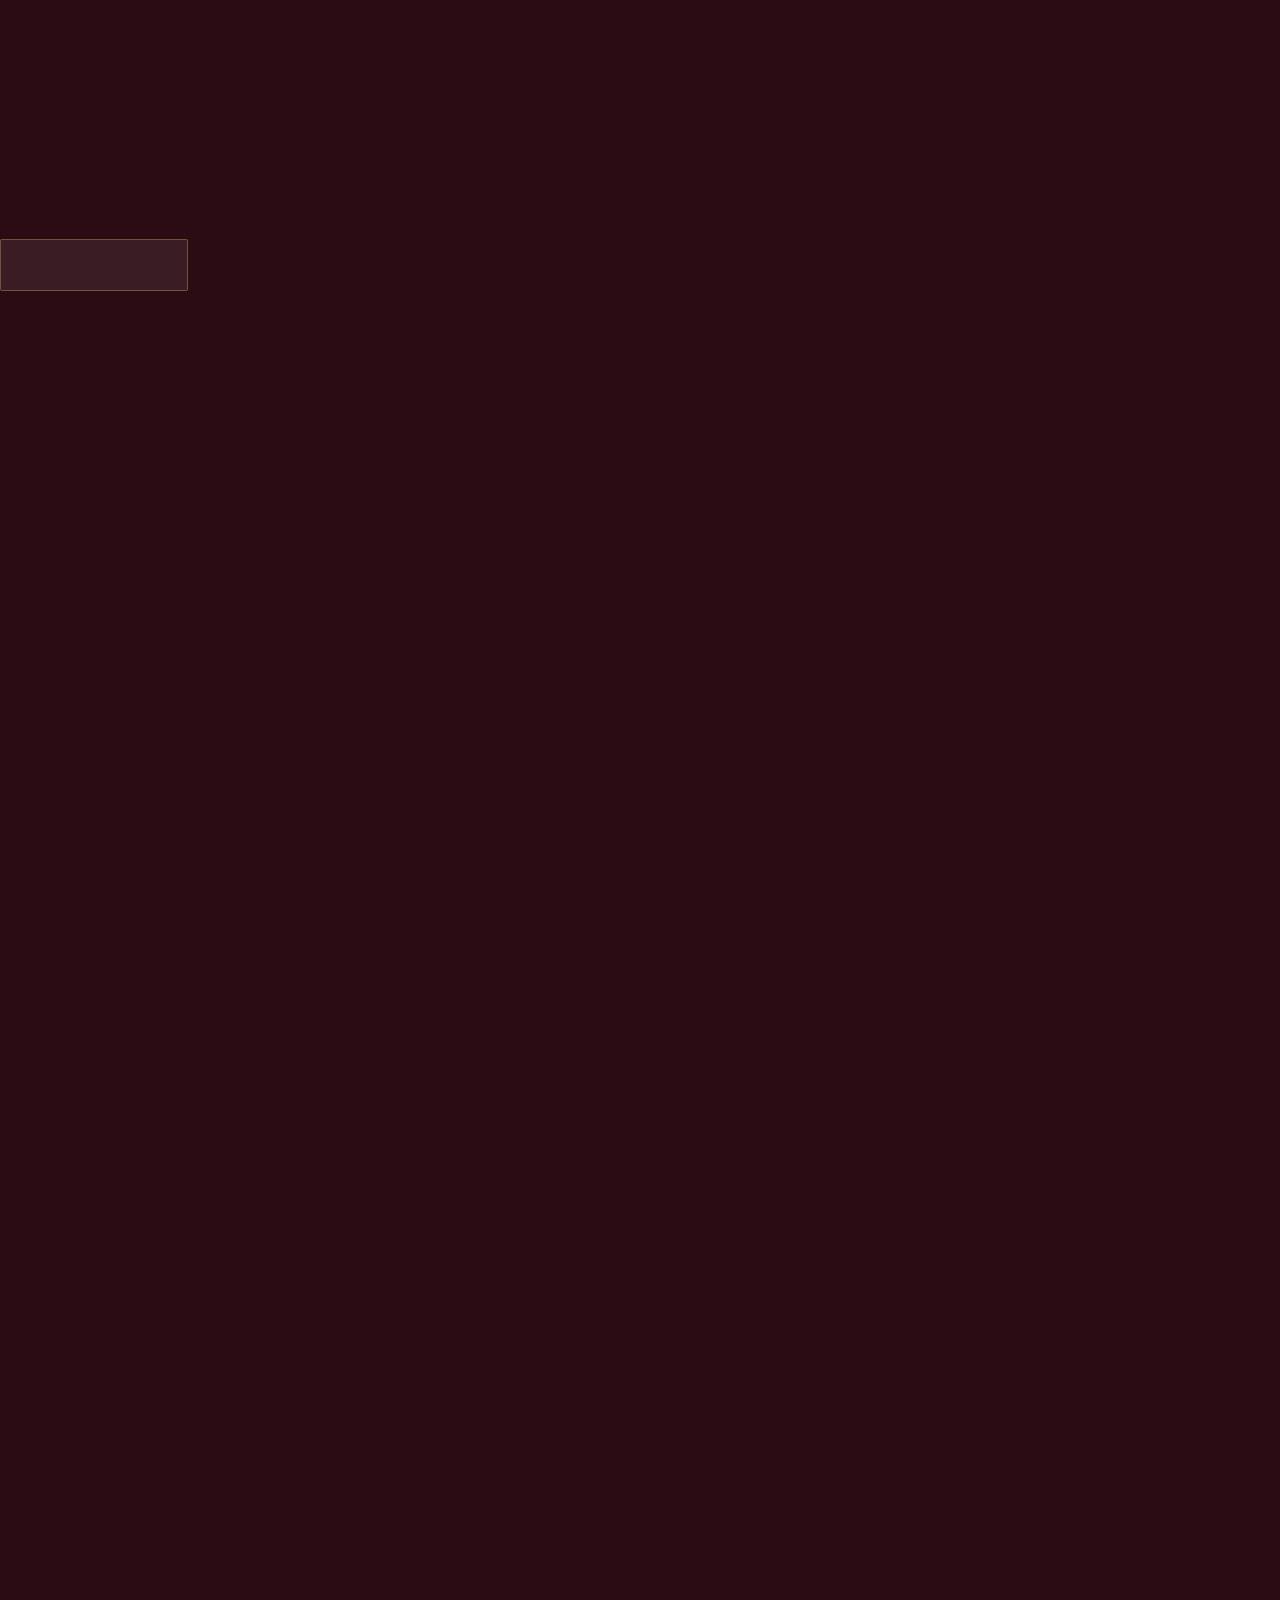
==== contact-us-ar/index.html @ b914357a "Add files via upload" ====
<!DOCTYPE html>
<html lang="ar" dir="rtl">
<head>
<meta charset="utf-8">
<meta name="viewport" content="width=device-width, initial-scale=1">
<title>مصنع الرياض المخملي | اتصل بنا | الرياض، السعودية</title>
<meta name="description" content="تواصل معنا على: info@rvf.sa، رقم الهاتف: ‎+966 11 291 9191.">
<meta name="keywords" content="riyadh velvet factory, carpet, prayer rug, upholstery, carpets, polypropylene, factory, middle east, saudi arabia, riyadh, rvf, مصنع الرياض المخملي, سجاد صلاة, سجاد خفيف">
<meta name="google-site-verification" content="kWxwWIBPkTmp_INHniXXtmmCd2P0RB9ZkoxQPCTirZA">
<link rel="canonical" href="https://www.rvf.sa/contact-us-ar">
<link rel="alternate" hreflang="en" href="https://www.rvf.sa/contact-us/">
<meta property="og:site_name" content="RiyadhVelvetFactory">
<meta property="og:title" content="مصنع الرياض المخملي | اتصل بنا | الرياض، السعودية">
<meta property="og:description" content="تواصل معنا على: info@rvf.sa، رقم الهاتف: ‎+966 11 291 9191.">
<meta property="og:type" content="website">
<meta property="og:url" content="https://www.rvf.sa/contact-us-ar">
<meta property="og:image" content="/assets/images/df22b5_0e138656352b41de8df64f8e6e3fad81mv2-b0cf0ebf.png">
<meta name="twitter:card" content="summary_large_image">
<link rel="icon" type="image/png" href="/assets/images/df22b5_0e138656352b41de8df64f8e6e3fad81mv2-b0cf0ebf.png">
<link rel="preconnect" href="https://fonts.googleapis.com">
<link rel="preconnect" href="https://fonts.gstatic.com" crossorigin>
<link href="https://fonts.googleapis.com/css2?family=Cormorant+Garamond:wght@500;600;700&family=Tajawal:wght@400;500;700&family=Amiri:wght@400;700&display=swap" rel="stylesheet">
<link rel="stylesheet" href="/assets/style.css">
</head>
<body class="lang-ar">
<div class="bg" aria-hidden="true"><video autoplay muted loop playsinline preload="auto" poster="/assets/images/df22b5_d9a7fc6f92a448ae9f3e040a54af9975f000-4b13fd7e.jpg"><source src="/assets/videos/df22b5_d9a7fc6f92a448ae9f3e040a54af9975.mp4" type="video/mp4"></video></div>
<a class="skip" href="#main">انتقل إلى المحتوى</a>
<header class="site-header">
  <div class="bar">
    <a class="brand" href="/home-ar/"><img src="/assets/images/df22b5_0e138656352b41de8df64f8e6e3fad81mv2-b0cf0ebf.png" alt="مصنع الرياض المخملي" width="120" height="50"></a>
    <button class="menu-btn" aria-expanded="false" aria-controls="nav">القائمة</button>
    <nav id="nav" aria-label="Main">
      <ul><li><a href="/home-ar/">الرئيسية</a></li><li><a href="/rvfstory-ar/">قصتنا</a></li><li><a href="/products-ar/">منتجاتنا</a></li><li><a href="/contact-us-ar/" aria-current="page">اتصل بنا</a></li></ul>
      <a class="lang" href="/contact-us/" lang="en">English</a>
      <div class="social">
        <a href="https://twitter.com/rvfksa" aria-label="RVF on X / Twitter"><svg viewBox="0 0 24 24" aria-hidden="true"><path d="M18.9 2H22l-6.8 7.8L23 22h-6.2l-4.8-6.3L6.4 22H3.3l7.3-8.3L1 2h6.3l4.4 5.8L18.9 2Zm-1.1 18h1.7L6.3 3.9H4.5L17.8 20Z"/></svg></a>
        <a href="https://www.instagram.com/rvfksa/" aria-label="RVF on Instagram"><svg viewBox="0 0 24 24" aria-hidden="true"><path d="M12 2.2c3.2 0 3.6 0 4.8.1 3.3.1 4.8 1.7 4.9 4.9.1 1.3.1 1.6.1 4.8s0 3.6-.1 4.8c-.1 3.2-1.7 4.8-4.9 4.9-1.3.1-1.6.1-4.8.1s-3.6 0-4.8-.1c-3.3-.1-4.8-1.7-4.9-4.9C2.2 15.6 2.2 15.2 2.2 12s0-3.6.1-4.8C2.4 3.9 3.9 2.4 7.2 2.3 8.4 2.2 8.8 2.2 12 2.2ZM12 0C8.7 0 8.3 0 7.1.1 2.7.3.3 2.7.1 7.1 0 8.3 0 8.7 0 12s0 3.7.1 4.9c.2 4.4 2.6 6.8 7 7C8.3 24 8.7 24 12 24s3.7 0 4.9-.1c4.4-.2 6.8-2.6 7-7 .1-1.2.1-1.6.1-4.9s0-3.7-.1-4.9c-.2-4.4-2.6-6.8-7-7C15.7 0 15.3 0 12 0Zm0 5.8a6.2 6.2 0 1 0 0 12.4 6.2 6.2 0 0 0 0-12.4ZM12 16a4 4 0 1 1 0-8 4 4 0 0 1 0 8Zm6.4-11.8a1.4 1.4 0 1 0 0 2.9 1.4 1.4 0 0 0 0-2.9Z"/></svg></a>
      </div>
    </nav>
  </div>
</header>
<main id="main">
<section class="panel contact">
  <h1>اتصل بنا</h1>
  <div class="contact-grid">
    <div>
      <address>مخرج ١٥، طريق الخرج الجديد<br>المدينة الصناعية الثانية<br>الرياض، المملكة العربية السعودية<br>
        <a href="mailto:info@rvf.sa">info@rvf.sa</a><br>
        <a href="tel:+966112919191" dir="ltr">&lrm;+966 11 291 9191&lrm;</a></address>
      <h2>ساعات العمل</h2>
      <p>من السبت إلى الخميس<br>من ٦ صباحاً حتى ٦ مساءً</p>
      <p>لأي استفسار، يرجى التواصل معنا عبر تعبئة النموذج أدناه أو مراسلتنا على <a href="mailto:info@rvf.sa?subject=RVF%20Enquiry">info@rvf.sa</a></p>
    </div>
    <form class="form" action="https://formsubmit.co/info@rvf.sa" method="POST">
      <h2>الاستفسارات / الملاحظات</h2>
      <p class="sent" role="status" hidden>شكراً لتواصلك مع مصنع الرياض المخملي. سيتواصل معك فريق خدمة العملاء قريباً.</p>
      <input type="hidden" name="_subject" value="RVF website enquiry">
      <input type="hidden" name="_template" value="table">
      <input type="hidden" name="_next" value="https://www.rvf.sa/contact-us-ar/?sent=1">
      <input type="text" name="_honey" class="hp" tabindex="-1" autocomplete="off">
      <label>الاسم<input name="name" required autocomplete="name"></label>
      <label>البريد الإلكتروني<input type="email" name="email" required autocomplete="email"></label>
      <label>رقم الجوال (اختياري)<input type="tel" name="phone" autocomplete="tel"></label>
      <label>الموضوع<input name="subject"></label>
      <label>الرسالة<textarea name="message" rows="5" required></textarea></label>
      <button class="btn" type="submit">إرسال الاستفسار</button>
    </form>
  </div>
  <div class="map"><iframe title="مصنع الرياض المخملي" loading="lazy" src="https://maps.google.com/maps?q=Riyadh%20Velvet%20Factory%2C%20Second%20Industrial%20City%2C%20Riyadh&output=embed"></iframe></div>
</section>
</main>
<footer class="site-footer">
  <div class="foot-grid">
    <div>
      <img class="foot-logo" src="/assets/images/df22b5_0e138656352b41de8df64f8e6e3fad81mv2-b0cf0ebf.png" alt="مصنع الرياض المخملي" width="160" height="66">
      <address>مخرج ١٥، طريق الخرج الجديد<br>المدينة الصناعية الثانية<br>الرياض، المملكة العربية السعودية<br>
        <a href="mailto:info@rvf.sa">info@rvf.sa</a><br>
        <a href="tel:+966112919191" dir="ltr">&lrm;+966 11 291 9191&lrm;</a></address>
    </div>
    <div>
      <h2>روابط سريعة</h2>
      <ul>
        <li><a href="/home-ar/">الرئيسية</a></li>
        <li><a href="/rvfstory-ar/">قصتنا</a></li>
        <li><a href="/products-ar/">منتجاتنا</a></li>
        <li><a href="mailto:info@rvf.sa?subject=Careers">التوظيف</a></li>
      </ul>
    </div>
    <div>
      <ul class="foot-more">
        <li><a href="/contact-us-ar/">تواصل معنا</a></li>
        <li><a href="/privacy-policy/">سياسة الخصوصية (إنجليزية)</a></li>
        <li><a href="/terms-of-service/">سياسة الاستخدام (إنجليزية)</a></li>
      </ul>
      <div class="social big">
        <a href="https://twitter.com/rvfksa" aria-label="RVF on X / Twitter"><svg viewBox="0 0 24 24" aria-hidden="true"><path d="M18.9 2H22l-6.8 7.8L23 22h-6.2l-4.8-6.3L6.4 22H3.3l7.3-8.3L1 2h6.3l4.4 5.8L18.9 2Zm-1.1 18h1.7L6.3 3.9H4.5L17.8 20Z"/></svg></a>
        <a href="https://www.instagram.com/rvfksa/" aria-label="RVF on Instagram"><svg viewBox="0 0 24 24" aria-hidden="true"><path d="M12 2.2c3.2 0 3.6 0 4.8.1 3.3.1 4.8 1.7 4.9 4.9.1 1.3.1 1.6.1 4.8s0 3.6-.1 4.8c-.1 3.2-1.7 4.8-4.9 4.9-1.3.1-1.6.1-4.8.1s-3.6 0-4.8-.1c-3.3-.1-4.8-1.7-4.9-4.9C2.2 15.6 2.2 15.2 2.2 12s0-3.6.1-4.8C2.4 3.9 3.9 2.4 7.2 2.3 8.4 2.2 8.8 2.2 12 2.2ZM12 0C8.7 0 8.3 0 7.1.1 2.7.3.3 2.7.1 7.1 0 8.3 0 8.7 0 12s0 3.7.1 4.9c.2 4.4 2.6 6.8 7 7C8.3 24 8.7 24 12 24s3.7 0 4.9-.1c4.4-.2 6.8-2.6 7-7 .1-1.2.1-1.6.1-4.9s0-3.7-.1-4.9c-.2-4.4-2.6-6.8-7-7C15.7 0 15.3 0 12 0Zm0 5.8a6.2 6.2 0 1 0 0 12.4 6.2 6.2 0 0 0 0-12.4ZM12 16a4 4 0 1 1 0-8 4 4 0 0 1 0 8Zm6.4-11.8a1.4 1.4 0 1 0 0 2.9 1.4 1.4 0 0 0 0-2.9Z"/></svg></a>
      </div>
    </div>
  </div>
  <p class="copy">© 2018–<span class="yr">2026</span> مصنع الرياض المخملي. جميع الحقوق محفوظة.</p>
</footer>
<script src="/assets/site.js" defer></script>
</body>
</html>
---- assets/style.css ----
:root{
  --ink:#f5ede0; --muted:#d9ccb6; --gold:#c9a45c; --gold-soft:rgba(201,164,92,.4);
  --velvet:#2b0b14; --panel:rgba(30,9,15,.82); --field:rgba(255,255,255,.07);
  --en:"Tajawal",system-ui,-apple-system,"Segoe UI",Arial,sans-serif;
  --display:"Cormorant Garamond",Georgia,"Times New Roman",serif;
  --ar-display:"Amiri","Traditional Arabic",serif;
}
*,*::before,*::after{box-sizing:border-box}
html{scroll-behavior:smooth}
body{margin:0;color:var(--ink);font:400 1.05rem/1.7 var(--en);background:var(--velvet);min-height:100vh;display:flex;flex-direction:column}
.bg{position:fixed;inset:0;z-index:-1;overflow:hidden;background:var(--velvet)}
.bg video{width:100%;height:100%;object-fit:cover}
.yt-bg{position:absolute;top:50%;left:50%;width:100vw;height:56.25vw;min-height:100vh;min-width:177.78vh;transform:translate(-50%,-50%);border:0;pointer-events:none;opacity:0;transition:opacity 1s}
.yt-bg.ready{opacity:1}
.bg::after{content:"";position:absolute;inset:0;background:linear-gradient(180deg,rgba(20,5,10,.55),rgba(20,5,10,.8))}
video.wide{width:100%;border-radius:2px;margin-bottom:1.5rem;display:block}
img{max-width:100%;height:auto;display:block}
a{color:var(--gold)}
a:hover{color:#e6c888}
:focus-visible{outline:2px solid var(--gold);outline-offset:3px}
h1,h2{font-family:var(--display);font-weight:600;line-height:1.15;margin:0 0 .5em}
.lang-ar h1,.lang-ar h2{font-family:var(--ar-display);font-weight:700}
h1{font-size:clamp(2rem,4.5vw,3.2rem)} h2{font-size:clamp(1.4rem,3vw,2rem)}
address{font-style:normal}
.skip{position:absolute;top:-60px;inset-inline-start:1rem;background:var(--gold);color:#000;padding:.5rem 1rem;z-index:10}
.skip:focus{top:0}
[dir=ltr]{unicode-bidi:isolate;display:inline-block}
html,body{overflow-x:hidden}

/* header */
.site-header{position:sticky;top:0;z-index:5;background:rgba(22,6,11,.88);backdrop-filter:blur(6px);border-bottom:1px solid var(--gold-soft)}
.bar{max-width:1180px;margin:auto;display:flex;align-items:center;gap:1rem;padding:.6rem 1.25rem}
.brand img{width:110px}
nav{display:flex;align-items:center;gap:1.5rem;margin-inline-start:auto}
nav ul{list-style:none;display:flex;gap:1.4rem;margin:0;padding:0}
nav ul a{color:var(--ink);text-decoration:none;padding:.3rem 0;border-bottom:2px solid transparent}
nav ul a:hover,nav ul a[aria-current]{border-color:var(--gold);color:var(--ink)}
.lang{border:1px solid var(--gold);border-radius:999px;padding:.15rem .9rem;text-decoration:none}
.social{display:flex;gap:.6rem}
.social a{display:grid;place-items:center;width:30px;height:30px;color:var(--ink)}
.social svg{width:18px;height:18px;fill:currentColor}
.social a:hover{color:var(--gold)}
.menu-btn{display:none;margin-inline-start:auto;background:none;border:1px solid var(--gold);color:var(--ink);border-radius:6px;padding:.35rem .8rem;font:inherit}

/* layout */
main{flex:1;width:100%;max-width:1180px;margin:0 auto;padding:2.5rem 1.25rem 3rem}
.panel{background:var(--panel);border:1px solid var(--gold-soft);border-radius:4px;padding:clamp(1.5rem,4vw,3rem);margin-bottom:2rem}
.center{text-align:center}
.lead{font-size:1.2rem;color:var(--muted);max-width:60ch;margin-inline:auto}
.wide{width:100%;border-radius:2px;margin-bottom:1.5rem}
.btn{display:inline-block;background:var(--gold);color:#1d0a0f;border:1px solid var(--gold);padding:.65rem 1.5rem;border-radius:2px;font:700 1rem var(--en);text-decoration:none;cursor:pointer}
.btn:hover{background:#dcbb77;color:#1d0a0f}
.btn.ghost{background:transparent;color:var(--ink)}
.btn.ghost:hover{background:rgba(201,164,92,.15)}
.btn.small{padding:.45rem 1.1rem;font-size:.95rem}

/* home */
.hero{min-height:calc(100vh - 220px);display:flex;flex-direction:column;align-items:center;justify-content:center;text-align:center;gap:1rem}
.hero-logo img{width:min(520px,85vw);filter:drop-shadow(0 6px 24px rgba(0,0,0,.5))}
.hero h1{font-size:clamp(1.8rem,4vw,2.8rem)}
.hero h1 span{display:block;font-family:var(--ar-display);font-size:.85em;color:var(--gold)}
.lang-ar .hero h1 span{font-family:var(--display)}
.tag{max-width:58ch;color:var(--muted);margin:0}
.hero-actions{display:flex;gap:.8rem;flex-wrap:wrap;justify-content:center;margin:.5rem 0}
.hero-contact{color:var(--muted);font-size:.98rem}

/* story */
.story-intro{text-align:center}
.story-logo{width:min(420px,80%);margin:0 auto 1rem}
.split{display:grid;grid-template-columns:minmax(0,340px) 1fr;gap:2.5rem;align-items:center;text-align:start;margin-top:1.5rem}
.key{margin:auto}
video.key{max-width:100%;height:auto;display:block}
video.wide{height:auto}
.quote-block p{font-size:1.2rem;margin:.3em 0}
blockquote{font-family:var(--display);font-size:clamp(2rem,5vw,3.4rem);line-height:1.1;color:var(--gold);margin:.3em 0}
.lang-ar blockquote{font-family:var(--ar-display)}
.rugs{font-family:var(--display);font-size:1.6rem!important;border-top:1px solid var(--gold-soft);padding-top:.6rem;margin-top:1rem!important}
.lang-ar .rugs{font-family:var(--ar-display)}
.timeline{list-style:none;padding:0;margin:0;display:grid;grid-template-columns:1fr 1fr;gap:1.5rem}
.timeline li{border-inline-start:3px solid var(--gold);padding-inline-start:1rem;display:flex;flex-direction:column}
.yr-label{font-family:var(--display);font-size:1.8rem;color:var(--gold)}
.lang-ar .yr-label{font-family:var(--ar-display)}
.display{text-align:center;font-size:clamp(1.8rem,4vw,2.8rem)}
.display small{font-size:.6em;color:var(--gold)}
.panel p.lead{text-align:center}
.exp{position:relative;overflow:hidden;padding-block:4.5rem;isolation:isolate}
.exp-video{position:absolute;inset:0;width:100%;height:100%;object-fit:cover;z-index:-2}
.exp::before{content:"";position:absolute;inset:0;background:rgba(30,9,15,.72);z-index:-1}
.photo-row{display:grid;grid-template-columns:repeat(4,1fr);gap:1rem;margin:1.5rem 0}
.photo-row figure{margin:0}
.photo-row img{width:100%;aspect-ratio:2/3;object-fit:cover}
.photo-row figcaption{text-align:center;font-size:.95rem;color:var(--muted);margin-top:.4rem}

/* products */
.product-grid{display:grid;grid-template-columns:repeat(4,1fr);gap:1.25rem;margin-top:1.5rem}
.product{border:1px solid var(--gold-soft);padding:1.5rem 1rem;text-align:center;display:flex;flex-direction:column;align-items:center;gap:.8rem;background:rgba(0,0,0,.18)}
.product .icon{height:140px;display:grid;place-items:center}
.product .icon img{max-height:130px;width:auto}
.product h2{font-size:1.5rem;margin:0;flex:1}
dialog.gallery{max-width:min(900px,94vw);width:100%;background:#1e0910;color:var(--ink);border:1px solid var(--gold);padding:1rem;border-radius:4px}
dialog.gallery::backdrop{background:rgba(0,0,0,.8)}
.g-head,.g-nav{display:flex;justify-content:space-between;align-items:center;gap:1rem}
.g-head h2{margin:0}
.g-img{max-height:70vh;margin:1rem auto;width:auto}
dialog button{background:none;border:1px solid var(--gold);color:var(--ink);padding:.35rem .9rem;font:inherit;cursor:pointer;border-radius:2px}
dialog button:disabled{opacity:.35;cursor:default}

/* contact */
.contact-grid{display:grid;grid-template-columns:1fr 1.2fr;gap:2.5rem}
.contact address{font-size:1.1rem;margin-bottom:1.5rem}
.form{display:flex;flex-direction:column;gap:.9rem}
.form label{display:flex;flex-direction:column;gap:.3rem;font-weight:500}
.form input,.form textarea{background:var(--field);border:1px solid var(--gold-soft);color:var(--ink);padding:.65rem .8rem;font:inherit;border-radius:2px}
.form input:focus,.form textarea:focus{border-color:var(--gold);outline:none}
.form .btn{align-self:flex-start}
.hp{position:absolute;left:-9999px}
.sent{background:rgba(201,164,92,.18);border:1px solid var(--gold);padding:.8rem 1rem;margin:0}
.map{margin-top:2rem;border:1px solid var(--gold-soft)}
.map iframe{display:block;width:100%;height:360px;border:0}
.prose{max-width:820px;margin-inline:auto}

/* footer */
.site-footer{background:rgba(18,5,9,.94);border-top:1px solid var(--gold-soft);padding:2.5rem 1.25rem 1.5rem}
.foot-grid{max-width:1180px;margin:auto;display:grid;grid-template-columns:1.3fr 1fr 1fr;gap:2rem}
.foot-logo{width:150px;margin-bottom:.8rem}
.site-footer h2{font-family:var(--en);font-size:1rem;font-weight:700;color:var(--gold);margin-bottom:.6rem}
.site-footer ul{list-style:none;margin:0;padding:0;display:grid;gap:.35rem}
.site-footer ul a{color:var(--ink);text-decoration:none}
.site-footer ul a:hover{color:var(--gold)}
.social.big{margin-top:1rem}
.social.big a{width:40px;height:40px;border:1px solid var(--gold-soft);border-radius:50%}
.copy{max-width:1180px;margin:2rem auto 0;text-align:center;color:var(--muted);font-size:.9rem;border-top:1px solid rgba(201,164,92,.2);padding-top:1rem}

@media (max-width:900px){
  .menu-btn{display:block}
  nav{display:none;position:absolute;top:100%;inset-inline:0;background:rgba(22,6,11,.97);flex-direction:column;align-items:flex-start;padding:1rem 1.25rem 1.5rem;gap:1rem;border-bottom:1px solid var(--gold-soft)}
  nav.open{display:flex}
  nav ul{flex-direction:column;gap:.8rem}
  .product-grid,.photo-row{grid-template-columns:repeat(2,1fr)}
  .contact-grid,.split,.foot-grid{grid-template-columns:1fr}
}
@media (max-width:520px){
  .product-grid,.timeline{grid-template-columns:1fr}
}
@media (prefers-reduced-motion:reduce){html{scroll-behavior:auto}}
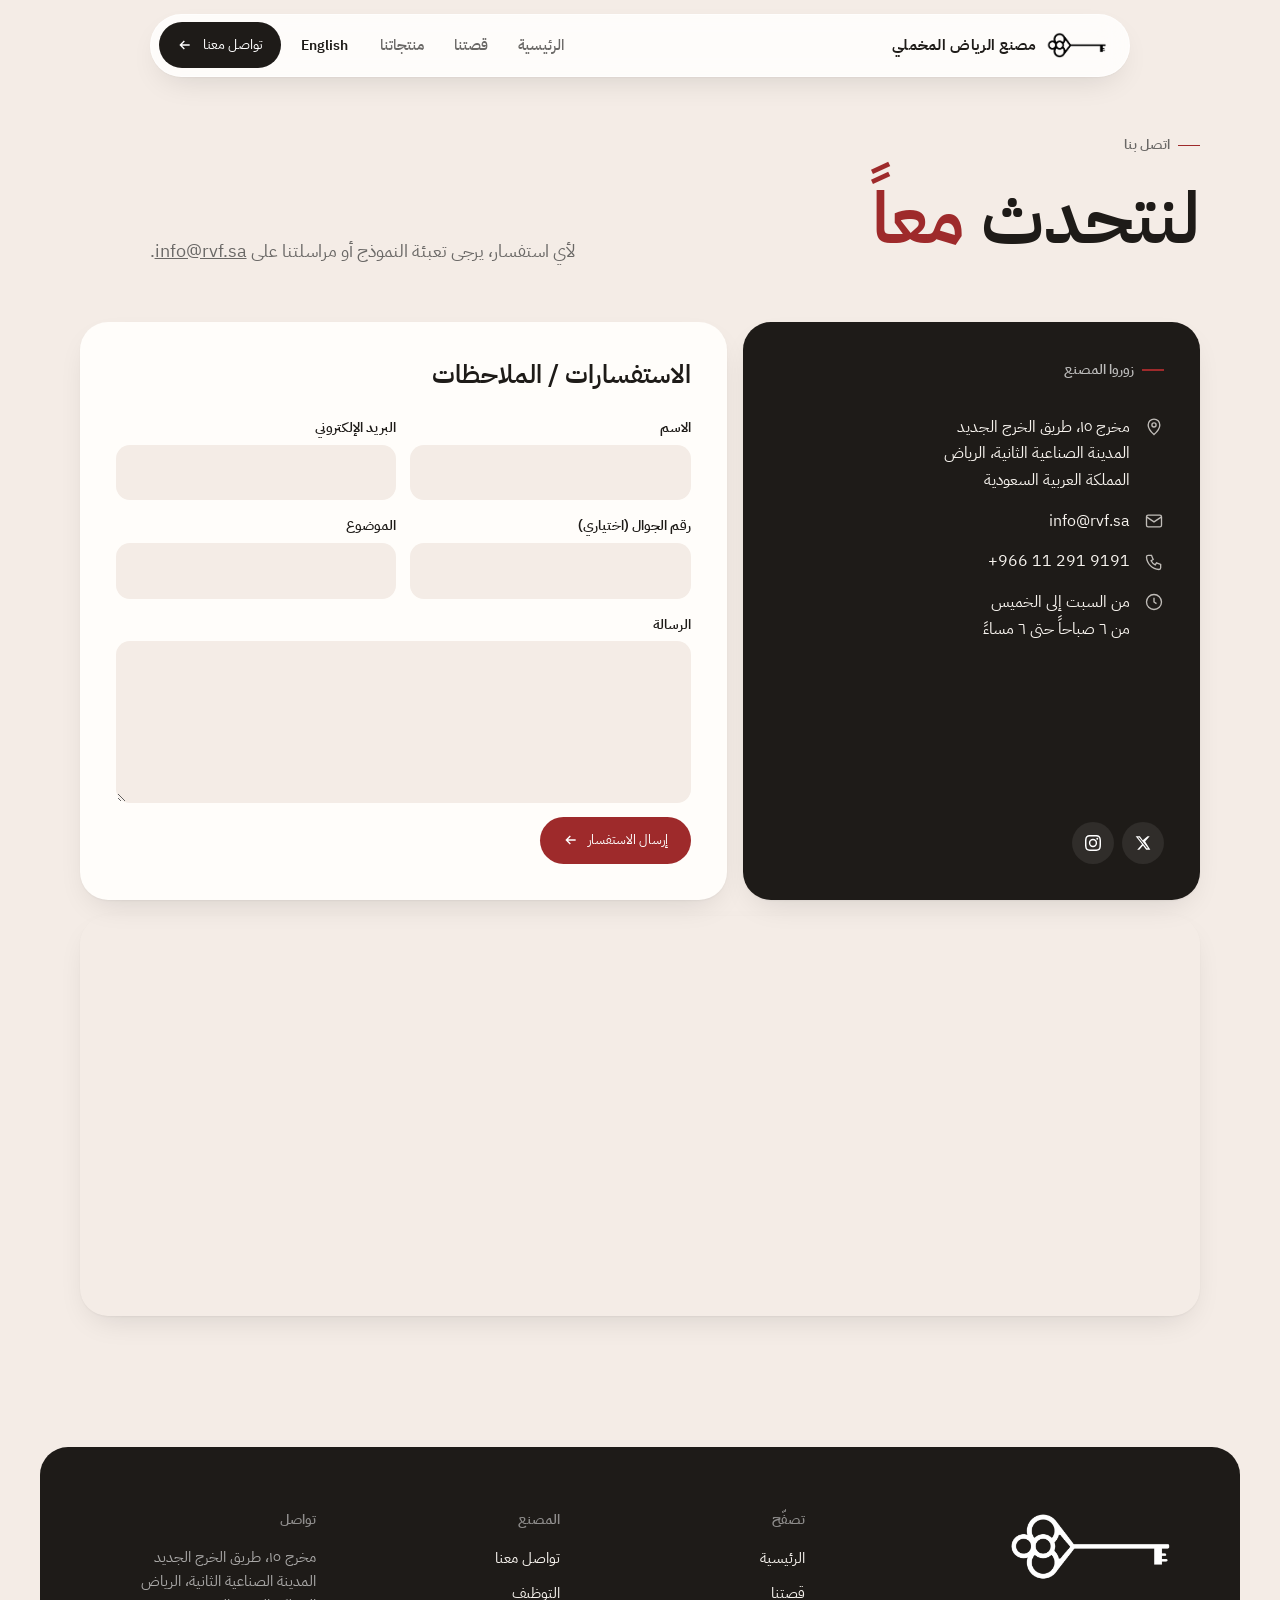
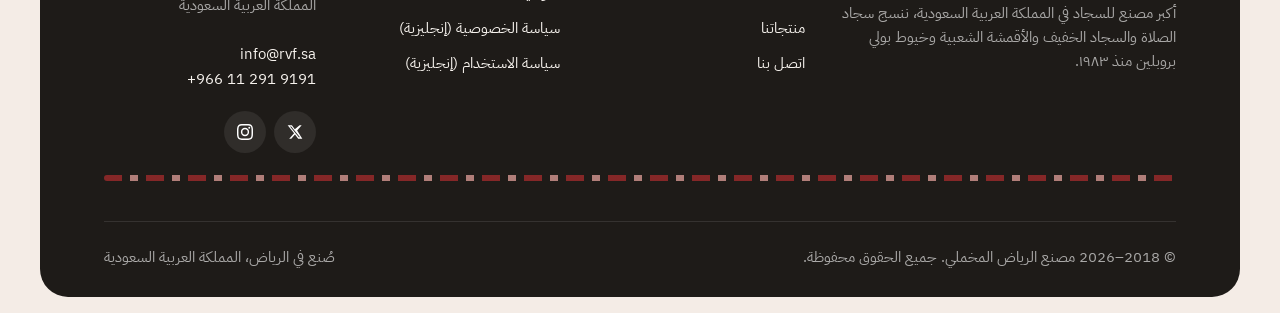
==== commit 5cc05e42: "Redesign site: light, minimal card layout with video overlays - New design: floating pill nav, round" ====
--- a/contact-us-ar/index.html
+++ b/contact-us-ar/index.html
@@ -14,92 +14,103 @@
 <meta property="og:description" content="تواصل معنا على: info@rvf.sa، رقم الهاتف: ‎+966 11 291 9191.">
 <meta property="og:type" content="website">
 <meta property="og:url" content="https://www.rvf.sa/contact-us-ar">
-<meta property="og:image" content="/assets/images/df22b5_0e138656352b41de8df64f8e6e3fad81mv2-b0cf0ebf.png">
+<meta property="og:image" content="https://www.rvf.sa/assets/images/df22b5_0e138656352b41de8df64f8e6e3fad81mv2-b0cf0ebf.png">
 <meta name="twitter:card" content="summary_large_image">
-<link rel="icon" type="image/png" href="/assets/images/df22b5_0e138656352b41de8df64f8e6e3fad81mv2-b0cf0ebf.png">
+<link rel="icon" type="image/png" href="../assets/images/df22b5_0e138656352b41de8df64f8e6e3fad81mv2-b0cf0ebf.png">
 <link rel="preconnect" href="https://fonts.googleapis.com">
 <link rel="preconnect" href="https://fonts.gstatic.com" crossorigin>
-<link href="https://fonts.googleapis.com/css2?family=Cormorant+Garamond:wght@500;600;700&family=Tajawal:wght@400;500;700&family=Amiri:wght@400;700&display=swap" rel="stylesheet">
-<link rel="stylesheet" href="/assets/style.css">
+<link href="https://fonts.googleapis.com/css2?family=Manrope:wght@300;400;500;600;700&family=IBM+Plex+Sans+Arabic:wght@300;400;500;600;700&display=swap" rel="stylesheet">
+<link rel="stylesheet" href="../assets/style.css">
+<meta name="theme-color" content="#1e1b18">
 </head>
 <body class="lang-ar">
-<div class="bg" aria-hidden="true"><video autoplay muted loop playsinline preload="auto" poster="/assets/images/df22b5_d9a7fc6f92a448ae9f3e040a54af9975f000-4b13fd7e.jpg"><source src="/assets/videos/df22b5_d9a7fc6f92a448ae9f3e040a54af9975.mp4" type="video/mp4"></video></div>
 <a class="skip" href="#main">انتقل إلى المحتوى</a>
 <header class="site-header">
   <div class="bar">
-    <a class="brand" href="/home-ar/"><img src="/assets/images/df22b5_0e138656352b41de8df64f8e6e3fad81mv2-b0cf0ebf.png" alt="مصنع الرياض المخملي" width="120" height="50"></a>
-    <button class="menu-btn" aria-expanded="false" aria-controls="nav">القائمة</button>
+    <a class="brand" href="../home-ar/"><img class="logo-ink" src="../assets/images/df22b5_0e138656352b41de8df64f8e6e3fad81mv2-b0cf0ebf.png" alt="" width="62" height="26"><span>مصنع الرياض المخملي</span></a>
+    <button class="menu-btn" aria-expanded="false" aria-controls="nav" aria-label="القائمة"><span></span></button>
     <nav id="nav" aria-label="Main">
-      <ul><li><a href="/home-ar/">الرئيسية</a></li><li><a href="/rvfstory-ar/">قصتنا</a></li><li><a href="/products-ar/">منتجاتنا</a></li><li><a href="/contact-us-ar/" aria-current="page">اتصل بنا</a></li></ul>
-      <a class="lang" href="/contact-us/" lang="en">English</a>
-      <div class="social">
-        <a href="https://twitter.com/rvfksa" aria-label="RVF on X / Twitter"><svg viewBox="0 0 24 24" aria-hidden="true"><path d="M18.9 2H22l-6.8 7.8L23 22h-6.2l-4.8-6.3L6.4 22H3.3l7.3-8.3L1 2h6.3l4.4 5.8L18.9 2Zm-1.1 18h1.7L6.3 3.9H4.5L17.8 20Z"/></svg></a>
-        <a href="https://www.instagram.com/rvfksa/" aria-label="RVF on Instagram"><svg viewBox="0 0 24 24" aria-hidden="true"><path d="M12 2.2c3.2 0 3.6 0 4.8.1 3.3.1 4.8 1.7 4.9 4.9.1 1.3.1 1.6.1 4.8s0 3.6-.1 4.8c-.1 3.2-1.7 4.8-4.9 4.9-1.3.1-1.6.1-4.8.1s-3.6 0-4.8-.1c-3.3-.1-4.8-1.7-4.9-4.9C2.2 15.6 2.2 15.2 2.2 12s0-3.6.1-4.8C2.4 3.9 3.9 2.4 7.2 2.3 8.4 2.2 8.8 2.2 12 2.2ZM12 0C8.7 0 8.3 0 7.1.1 2.7.3.3 2.7.1 7.1 0 8.3 0 8.7 0 12s0 3.7.1 4.9c.2 4.4 2.6 6.8 7 7C8.3 24 8.7 24 12 24s3.7 0 4.9-.1c4.4-.2 6.8-2.6 7-7 .1-1.2.1-1.6.1-4.9s0-3.7-.1-4.9c-.2-4.4-2.6-6.8-7-7C15.7 0 15.3 0 12 0Zm0 5.8a6.2 6.2 0 1 0 0 12.4 6.2 6.2 0 0 0 0-12.4ZM12 16a4 4 0 1 1 0-8 4 4 0 0 1 0 8Zm6.4-11.8a1.4 1.4 0 1 0 0 2.9 1.4 1.4 0 0 0 0-2.9Z"/></svg></a>
-      </div>
+      <ul><li><a href="../home-ar/">الرئيسية</a></li><li><a href="../rvfstory-ar/">قصتنا</a></li><li><a href="../products-ar/">منتجاتنا</a></li></ul>
+      <a class="lang" href="../contact-us/" lang="en">English</a>
+      <a class="btn nav-cta" href="../contact-us-ar/" aria-current="page">تواصل معنا <svg class="arr" width="16" height="16" viewBox="0 0 24 24" fill="none" stroke="currentColor" stroke-width="2" aria-hidden="true"><path d="M5 12h14M13 6l6 6-6 6"/></svg></a>
     </nav>
   </div>
 </header>
 <main id="main">
-<section class="panel contact">
-  <h1>اتصل بنا</h1>
-  <div class="contact-grid">
-    <div>
-      <address>مخرج ١٥، طريق الخرج الجديد<br>المدينة الصناعية الثانية<br>الرياض، المملكة العربية السعودية<br>
-        <a href="mailto:info@rvf.sa">info@rvf.sa</a><br>
-        <a href="tel:+966112919191" dir="ltr">&lrm;+966 11 291 9191&lrm;</a></address>
-      <h2>ساعات العمل</h2>
-      <p>من السبت إلى الخميس<br>من ٦ صباحاً حتى ٦ مساءً</p>
-      <p>لأي استفسار، يرجى التواصل معنا عبر تعبئة النموذج أدناه أو مراسلتنا على <a href="mailto:info@rvf.sa?subject=RVF%20Enquiry">info@rvf.sa</a></p>
+<section class="page-hero">
+  <div class="page-hero-card reveal">
+    <div><span class="eyebrow">اتصل بنا</span><h1>لنتحدث <em class="hl">معاً</em></h1></div>
+    <p class="lead">لأي استفسار، يرجى تعبئة النموذج أو مراسلتنا على <a href="mailto:info@rvf.sa?subject=RVF%20Enquiry">info@rvf.sa</a>.</p>
+  </div>
+</section>
+
+<section class="section" style="padding-top:clamp(32px,5vw,56px)">
+  <div class="wrap">
+    <div class="bento">
+      <div class="card dark flex span-5 reveal">
+        <span class="eyebrow" style="color:rgb(255 255 255 / .7)">زوروا المصنع</span>
+        <ul class="contact-list">
+          <li><svg viewBox="0 0 24 24" aria-hidden="true"><path d="M12 21s-7-6.2-7-11.5A7 7 0 0 1 19 9.5C19 14.8 12 21 12 21Z"/><circle cx="12" cy="9.5" r="2.5"/></svg><address>مخرج ١٥، طريق الخرج الجديد<br>المدينة الصناعية الثانية، الرياض<br>المملكة العربية السعودية</address></li>
+          <li><svg viewBox="0 0 24 24" aria-hidden="true"><rect x="3" y="5" width="18" height="14" rx="2"/><path d="m3 7 9 6 9-6"/></svg><a href="mailto:info@rvf.sa">info@rvf.sa</a></li>
+          <li><svg viewBox="0 0 24 24" aria-hidden="true"><path d="M5 4h4l2 5-2.5 1.5a11 11 0 0 0 5 5L15 13l5 2v4a2 2 0 0 1-2 2A16 16 0 0 1 3 6a2 2 0 0 1 2-2"/></svg><a href="tel:+966112919191" dir="ltr">+966 11 291 9191</a></li>
+          <li><svg viewBox="0 0 24 24" aria-hidden="true"><circle cx="12" cy="12" r="9"/><path d="M12 7v5l3 2"/></svg><span>من السبت إلى الخميس<br>من ٦ صباحاً حتى ٦ مساءً</span></li>
+        </ul>
+        <div class="social" style="margin-top:auto">
+          <a href="https://twitter.com/rvfksa" aria-label="حساب المصنع على إكس / تويتر"><svg viewBox="0 0 24 24" aria-hidden="true"><path d="M18.9 2H22l-6.8 7.8L23 22h-6.2l-4.8-6.3L6.4 22H3.3l7.3-8.3L1 2h6.3l4.4 5.8L18.9 2Zm-1.1 18h1.7L6.3 3.9H4.5L17.8 20Z"/></svg></a>
+          <a href="https://www.instagram.com/rvfksa/" aria-label="حساب المصنع على إنستغرام"><svg viewBox="0 0 24 24" aria-hidden="true"><path d="M12 2.2c3.2 0 3.6 0 4.8.1 3.3.1 4.8 1.7 4.9 4.9.1 1.3.1 1.6.1 4.8s0 3.6-.1 4.8c-.1 3.2-1.7 4.8-4.9 4.9-1.3.1-1.6.1-4.8.1s-3.6 0-4.8-.1c-3.3-.1-4.8-1.7-4.9-4.9C2.2 15.6 2.2 15.2 2.2 12s0-3.6.1-4.8C2.4 3.9 3.9 2.4 7.2 2.3 8.4 2.2 8.8 2.2 12 2.2ZM12 0C8.7 0 8.3 0 7.1.1 2.7.3.3 2.7.1 7.1 0 8.3 0 8.7 0 12s0 3.7.1 4.9c.2 4.4 2.6 6.8 7 7C8.3 24 8.7 24 12 24s3.7 0 4.9-.1c4.4-.2 6.8-2.6 7-7 .1-1.2.1-1.6.1-4.9s0-3.7-.1-4.9c-.2-4.4-2.6-6.8-7-7C15.7 0 15.3 0 12 0Zm0 5.8a6.2 6.2 0 1 0 0 12.4 6.2 6.2 0 0 0 0-12.4ZM12 16a4 4 0 1 1 0-8 4 4 0 0 1 0 8Zm6.4-11.8a1.4 1.4 0 1 0 0 2.9 1.4 1.4 0 0 0 0-2.9Z"/></svg></a>
+        </div>
+      </div>
+      <form class="card form span-7 reveal" style="--d:.1s" action="https://formsubmit.co/info@rvf.sa" method="POST">
+        <h2 style="font-size:1.6rem">الاستفسارات / الملاحظات</h2>
+        <p class="sent" role="status" hidden>شكراً لتواصلك مع مصنع الرياض المخملي. سيتواصل معك فريق خدمة العملاء قريباً.</p>
+        <input type="hidden" name="_subject" value="RVF website enquiry">
+        <input type="hidden" name="_template" value="table">
+        <input type="hidden" name="_next" value="https://www.rvf.sa/contact-us-ar/?sent=1">
+        <input type="text" name="_honey" class="hp" tabindex="-1" autocomplete="off" aria-hidden="true">
+        <div class="row">
+          <label>الاسم<input name="name" required autocomplete="name"></label>
+          <label>البريد الإلكتروني<input type="email" name="email" required autocomplete="email"></label>
+        </div>
+        <div class="row">
+          <label>رقم الجوال (اختياري)<input type="tel" name="phone" autocomplete="tel"></label>
+          <label>الموضوع<input name="subject"></label>
+        </div>
+        <label>الرسالة<textarea name="message" rows="5" required></textarea></label>
+        <button class="btn accent" type="submit">إرسال الاستفسار <svg class="arr" width="16" height="16" viewBox="0 0 24 24" fill="none" stroke="currentColor" stroke-width="2" aria-hidden="true"><path d="M5 12h14M13 6l6 6-6 6"/></svg></button>
+      </form>
     </div>
-    <form class="form" action="https://formsubmit.co/info@rvf.sa" method="POST">
-      <h2>الاستفسارات / الملاحظات</h2>
-      <p class="sent" role="status" hidden>شكراً لتواصلك مع مصنع الرياض المخملي. سيتواصل معك فريق خدمة العملاء قريباً.</p>
-      <input type="hidden" name="_subject" value="RVF website enquiry">
-      <input type="hidden" name="_template" value="table">
-      <input type="hidden" name="_next" value="https://www.rvf.sa/contact-us-ar/?sent=1">
-      <input type="text" name="_honey" class="hp" tabindex="-1" autocomplete="off">
-      <label>الاسم<input name="name" required autocomplete="name"></label>
-      <label>البريد الإلكتروني<input type="email" name="email" required autocomplete="email"></label>
-      <label>رقم الجوال (اختياري)<input type="tel" name="phone" autocomplete="tel"></label>
-      <label>الموضوع<input name="subject"></label>
-      <label>الرسالة<textarea name="message" rows="5" required></textarea></label>
-      <button class="btn" type="submit">إرسال الاستفسار</button>
-    </form>
+    <div class="map reveal"><iframe title="مصنع الرياض المخملي" loading="lazy" src="https://maps.google.com/maps?q=Riyadh%20Velvet%20Factory%2C%20Second%20Industrial%20City%2C%20Riyadh&output=embed"></iframe></div>
   </div>
-  <div class="map"><iframe title="مصنع الرياض المخملي" loading="lazy" src="https://maps.google.com/maps?q=Riyadh%20Velvet%20Factory%2C%20Second%20Industrial%20City%2C%20Riyadh&output=embed"></iframe></div>
 </section>
 </main>
 <footer class="site-footer">
-  <div class="foot-grid">
-    <div>
-      <img class="foot-logo" src="/assets/images/df22b5_0e138656352b41de8df64f8e6e3fad81mv2-b0cf0ebf.png" alt="مصنع الرياض المخملي" width="160" height="66">
-      <address>مخرج ١٥، طريق الخرج الجديد<br>المدينة الصناعية الثانية<br>الرياض، المملكة العربية السعودية<br>
-        <a href="mailto:info@rvf.sa">info@rvf.sa</a><br>
-        <a href="tel:+966112919191" dir="ltr">&lrm;+966 11 291 9191&lrm;</a></address>
-    </div>
-    <div>
-      <h2>روابط سريعة</h2>
-      <ul>
-        <li><a href="/home-ar/">الرئيسية</a></li>
-        <li><a href="/rvfstory-ar/">قصتنا</a></li>
-        <li><a href="/products-ar/">منتجاتنا</a></li>
-        <li><a href="mailto:info@rvf.sa?subject=Careers">التوظيف</a></li>
-      </ul>
-    </div>
-    <div>
-      <ul class="foot-more">
-        <li><a href="/contact-us-ar/">تواصل معنا</a></li>
-        <li><a href="/privacy-policy/">سياسة الخصوصية (إنجليزية)</a></li>
-        <li><a href="/terms-of-service/">سياسة الاستخدام (إنجليزية)</a></li>
-      </ul>
-      <div class="social big">
-        <a href="https://twitter.com/rvfksa" aria-label="RVF on X / Twitter"><svg viewBox="0 0 24 24" aria-hidden="true"><path d="M18.9 2H22l-6.8 7.8L23 22h-6.2l-4.8-6.3L6.4 22H3.3l7.3-8.3L1 2h6.3l4.4 5.8L18.9 2Zm-1.1 18h1.7L6.3 3.9H4.5L17.8 20Z"/></svg></a>
-        <a href="https://www.instagram.com/rvfksa/" aria-label="RVF on Instagram"><svg viewBox="0 0 24 24" aria-hidden="true"><path d="M12 2.2c3.2 0 3.6 0 4.8.1 3.3.1 4.8 1.7 4.9 4.9.1 1.3.1 1.6.1 4.8s0 3.6-.1 4.8c-.1 3.2-1.7 4.8-4.9 4.9-1.3.1-1.6.1-4.8.1s-3.6 0-4.8-.1c-3.3-.1-4.8-1.7-4.9-4.9C2.2 15.6 2.2 15.2 2.2 12s0-3.6.1-4.8C2.4 3.9 3.9 2.4 7.2 2.3 8.4 2.2 8.8 2.2 12 2.2ZM12 0C8.7 0 8.3 0 7.1.1 2.7.3.3 2.7.1 7.1 0 8.3 0 8.7 0 12s0 3.7.1 4.9c.2 4.4 2.6 6.8 7 7C8.3 24 8.7 24 12 24s3.7 0 4.9-.1c4.4-.2 6.8-2.6 7-7 .1-1.2.1-1.6.1-4.9s0-3.7-.1-4.9c-.2-4.4-2.6-6.8-7-7C15.7 0 15.3 0 12 0Zm0 5.8a6.2 6.2 0 1 0 0 12.4 6.2 6.2 0 0 0 0-12.4ZM12 16a4 4 0 1 1 0-8 4 4 0 0 1 0 8Zm6.4-11.8a1.4 1.4 0 1 0 0 2.9 1.4 1.4 0 0 0 0-2.9Z"/></svg></a>
+  <div class="foot">
+    <div class="foot-grid">
+      <div>
+        <img class="foot-logo" src="../assets/images/df22b5_0e138656352b41de8df64f8e6e3fad81mv2-b0cf0ebf.png" alt="مصنع الرياض المخملي" width="170" height="70" loading="lazy">
+        <p>أكبر مصنع للسجاد في المملكة العربية السعودية، ننسج سجاد الصلاة والسجاد الخفيف والأقمشة الشعبية وخيوط بولي بروبلين منذ ١٩٨٣.</p>
+      </div>
+      <div>
+        <h2>تصفّح</h2>
+        <ul><li><a href="../home-ar/">الرئيسية</a></li><li><a href="../rvfstory-ar/">قصتنا</a></li><li><a href="../products-ar/">منتجاتنا</a></li><li><a href="../contact-us-ar/">اتصل بنا</a></li></ul>
+      </div>
+      <div>
+        <h2>المصنع</h2>
+        <ul><li><a href="../contact-us-ar/">تواصل معنا</a></li><li><a href="mailto:info@rvf.sa?subject=Careers">التوظيف</a></li><li><a href="../privacy-policy/">سياسة الخصوصية (إنجليزية)</a></li><li><a href="../terms-of-service/">سياسة الاستخدام (إنجليزية)</a></li></ul>
+      </div>
+      <div>
+        <h2>تواصل</h2>
+        <address>مخرج ١٥، طريق الخرج الجديد<br>المدينة الصناعية الثانية، الرياض<br>المملكة العربية السعودية<br><br><a href="mailto:info@rvf.sa">info@rvf.sa</a><br><a href="tel:+966112919191" dir="ltr">+966 11 291 9191</a></address>
+        <div class="social">
+          <a href="https://twitter.com/rvfksa" aria-label="حساب المصنع على إكس / تويتر"><svg viewBox="0 0 24 24" aria-hidden="true"><path d="M18.9 2H22l-6.8 7.8L23 22h-6.2l-4.8-6.3L6.4 22H3.3l7.3-8.3L1 2h6.3l4.4 5.8L18.9 2Zm-1.1 18h1.7L6.3 3.9H4.5L17.8 20Z"/></svg></a>
+          <a href="https://www.instagram.com/rvfksa/" aria-label="حساب المصنع على إنستغرام"><svg viewBox="0 0 24 24" aria-hidden="true"><path d="M12 2.2c3.2 0 3.6 0 4.8.1 3.3.1 4.8 1.7 4.9 4.9.1 1.3.1 1.6.1 4.8s0 3.6-.1 4.8c-.1 3.2-1.7 4.8-4.9 4.9-1.3.1-1.6.1-4.8.1s-3.6 0-4.8-.1c-3.3-.1-4.8-1.7-4.9-4.9C2.2 15.6 2.2 15.2 2.2 12s0-3.6.1-4.8C2.4 3.9 3.9 2.4 7.2 2.3 8.4 2.2 8.8 2.2 12 2.2ZM12 0C8.7 0 8.3 0 7.1.1 2.7.3.3 2.7.1 7.1 0 8.3 0 8.7 0 12s0 3.7.1 4.9c.2 4.4 2.6 6.8 7 7C8.3 24 8.7 24 12 24s3.7 0 4.9-.1c4.4-.2 6.8-2.6 7-7 .1-1.2.1-1.6.1-4.9s0-3.7-.1-4.9c-.2-4.4-2.6-6.8-7-7C15.7 0 15.3 0 12 0Zm0 5.8a6.2 6.2 0 1 0 0 12.4 6.2 6.2 0 0 0 0-12.4ZM12 16a4 4 0 1 1 0-8 4 4 0 0 1 0 8Zm6.4-11.8a1.4 1.4 0 1 0 0 2.9 1.4 1.4 0 0 0 0-2.9Z"/></svg></a>
+        </div>
       </div>
     </div>
+    <div class="weave" aria-hidden="true"></div>
+    <div class="foot-bottom"><p>© 2018–<span class="yr">2026</span> مصنع الرياض المخملي. جميع الحقوق محفوظة.</p><p>صُنع في الرياض، المملكة العربية السعودية</p></div>
   </div>
-  <p class="copy">© 2018–<span class="yr">2026</span> مصنع الرياض المخملي. جميع الحقوق محفوظة.</p>
 </footer>
-<script src="/assets/site.js" defer></script>
+<script src="../assets/site.js" defer></script>
 </body>
 </html>
--- a/assets/style.css
+++ b/assets/style.css
@@ -1,145 +1,327 @@
+/* ==========================================================================
+   Riyadh Velvet Factory — site styles
+   --------------------------------------------------------------------------
+   THEME: change ONLY these two colours to re-skin the whole site.
+     --primary   : brand ink (logo / text / dark surfaces)
+     --secondary : one accent taken from our carpets (buttons, highlights)
+   Every other colour below is mixed from these two + white.
+
+   Ready-made presets (copy a pair into :root):
+     Velvet red (default)   --primary:#1e1b18  --secondary:#9e2a2b
+     Saudi green            --primary:#14201a  --secondary:#006c35
+     Terracotta (sample)    --primary:#2a2420  --secondary:#b0654a
+     Sage                   --primary:#1f2420  --secondary:#6f806b
+     Royal gold             --primary:#1b1a17  --secondary:#a8823a
+   ========================================================================== */
 :root{
-  --ink:#f5ede0; --muted:#d9ccb6; --gold:#c9a45c; --gold-soft:rgba(201,164,92,.4);
-  --velvet:#2b0b14; --panel:rgba(30,9,15,.82); --field:rgba(255,255,255,.07);
-  --en:"Tajawal",system-ui,-apple-system,"Segoe UI",Arial,sans-serif;
-  --display:"Cormorant Garamond",Georgia,"Times New Roman",serif;
-  --ar-display:"Amiri","Traditional Arabic",serif;
-}
+  --primary:#1e1b18;
+  --secondary:#9e2a2b;
+
+  /* derived — no need to edit */
+  --bg:color-mix(in oklab,var(--secondary) 3%,#f6f2ec);
+  --surface:#fffdfa;
+  --surface-2:color-mix(in oklab,var(--secondary) 9%,#efe9e1);
+  --ink:var(--primary);
+  --muted:color-mix(in oklab,var(--primary) 62%,#fff);
+  --line:color-mix(in oklab,var(--primary) 12%,transparent);
+  --accent-soft:color-mix(in oklab,var(--secondary) 14%,#fff);
+  --on-dark:#f7f3ee;
+
+  --radius:28px;
+  --radius-sm:18px;
+  --shadow:0 1px 2px rgb(0 0 0 / .04),0 12px 32px -12px rgb(0 0 0 / .14);
+  --wrap:1200px;
+  --gutter:clamp(16px,4vw,40px);
+  --ease:cubic-bezier(.2,.7,.2,1);
+
+  --font:"Manrope",system-ui,-apple-system,"Segoe UI",Arial,sans-serif;
+  --font-ar:"IBM Plex Sans Arabic","Segoe UI",Tahoma,sans-serif;
+}
+
 *,*::before,*::after{box-sizing:border-box}
-html{scroll-behavior:smooth}
-body{margin:0;color:var(--ink);font:400 1.05rem/1.7 var(--en);background:var(--velvet);min-height:100vh;display:flex;flex-direction:column}
-.bg{position:fixed;inset:0;z-index:-1;overflow:hidden;background:var(--velvet)}
-.bg video{width:100%;height:100%;object-fit:cover}
-.yt-bg{position:absolute;top:50%;left:50%;width:100vw;height:56.25vw;min-height:100vh;min-width:177.78vh;transform:translate(-50%,-50%);border:0;pointer-events:none;opacity:0;transition:opacity 1s}
-.yt-bg.ready{opacity:1}
-.bg::after{content:"";position:absolute;inset:0;background:linear-gradient(180deg,rgba(20,5,10,.55),rgba(20,5,10,.8))}
-video.wide{width:100%;border-radius:2px;margin-bottom:1.5rem;display:block}
-img{max-width:100%;height:auto;display:block}
-a{color:var(--gold)}
-a:hover{color:#e6c888}
-:focus-visible{outline:2px solid var(--gold);outline-offset:3px}
-h1,h2{font-family:var(--display);font-weight:600;line-height:1.15;margin:0 0 .5em}
-.lang-ar h1,.lang-ar h2{font-family:var(--ar-display);font-weight:700}
-h1{font-size:clamp(2rem,4.5vw,3.2rem)} h2{font-size:clamp(1.4rem,3vw,2rem)}
+html{scroll-behavior:smooth;-webkit-text-size-adjust:100%}
+html,body{overflow-x:clip}
+body{margin:0;background:var(--bg);color:var(--ink);font:400 1rem/1.65 var(--font);-webkit-font-smoothing:antialiased;min-height:100vh;display:flex;flex-direction:column}
+.lang-ar{font-family:var(--font-ar)}
+img,video{max-width:100%;display:block}
+img{height:auto}
+a{color:inherit}
+:focus-visible{outline:2px solid var(--secondary);outline-offset:3px;border-radius:6px}
 address{font-style:normal}
-.skip{position:absolute;top:-60px;inset-inline-start:1rem;background:var(--gold);color:#000;padding:.5rem 1rem;z-index:10}
-.skip:focus{top:0}
-[dir=ltr]{unicode-bidi:isolate;display:inline-block}
-html,body{overflow-x:hidden}
-
-/* header */
-.site-header{position:sticky;top:0;z-index:5;background:rgba(22,6,11,.88);backdrop-filter:blur(6px);border-bottom:1px solid var(--gold-soft)}
-.bar{max-width:1180px;margin:auto;display:flex;align-items:center;gap:1rem;padding:.6rem 1.25rem}
-.brand img{width:110px}
-nav{display:flex;align-items:center;gap:1.5rem;margin-inline-start:auto}
-nav ul{list-style:none;display:flex;gap:1.4rem;margin:0;padding:0}
-nav ul a{color:var(--ink);text-decoration:none;padding:.3rem 0;border-bottom:2px solid transparent}
-nav ul a:hover,nav ul a[aria-current]{border-color:var(--gold);color:var(--ink)}
-.lang{border:1px solid var(--gold);border-radius:999px;padding:.15rem .9rem;text-decoration:none}
-.social{display:flex;gap:.6rem}
-.social a{display:grid;place-items:center;width:30px;height:30px;color:var(--ink)}
-.social svg{width:18px;height:18px;fill:currentColor}
-.social a:hover{color:var(--gold)}
-.menu-btn{display:none;margin-inline-start:auto;background:none;border:1px solid var(--gold);color:var(--ink);border-radius:6px;padding:.35rem .8rem;font:inherit}
-
-/* layout */
-main{flex:1;width:100%;max-width:1180px;margin:0 auto;padding:2.5rem 1.25rem 3rem}
-.panel{background:var(--panel);border:1px solid var(--gold-soft);border-radius:4px;padding:clamp(1.5rem,4vw,3rem);margin-bottom:2rem}
-.center{text-align:center}
-.lead{font-size:1.2rem;color:var(--muted);max-width:60ch;margin-inline:auto}
-.wide{width:100%;border-radius:2px;margin-bottom:1.5rem}
-.btn{display:inline-block;background:var(--gold);color:#1d0a0f;border:1px solid var(--gold);padding:.65rem 1.5rem;border-radius:2px;font:700 1rem var(--en);text-decoration:none;cursor:pointer}
-.btn:hover{background:#dcbb77;color:#1d0a0f}
-.btn.ghost{background:transparent;color:var(--ink)}
-.btn.ghost:hover{background:rgba(201,164,92,.15)}
-.btn.small{padding:.45rem 1.1rem;font-size:.95rem}
-
-/* home */
-.hero{min-height:calc(100vh - 220px);display:flex;flex-direction:column;align-items:center;justify-content:center;text-align:center;gap:1rem}
-.hero-logo img{width:min(520px,85vw);filter:drop-shadow(0 6px 24px rgba(0,0,0,.5))}
-.hero h1{font-size:clamp(1.8rem,4vw,2.8rem)}
-.hero h1 span{display:block;font-family:var(--ar-display);font-size:.85em;color:var(--gold)}
-.lang-ar .hero h1 span{font-family:var(--display)}
-.tag{max-width:58ch;color:var(--muted);margin:0}
-.hero-actions{display:flex;gap:.8rem;flex-wrap:wrap;justify-content:center;margin:.5rem 0}
-.hero-contact{color:var(--muted);font-size:.98rem}
-
-/* story */
-.story-intro{text-align:center}
-.story-logo{width:min(420px,80%);margin:0 auto 1rem}
-.split{display:grid;grid-template-columns:minmax(0,340px) 1fr;gap:2.5rem;align-items:center;text-align:start;margin-top:1.5rem}
-.key{margin:auto}
-video.key{max-width:100%;height:auto;display:block}
-video.wide{height:auto}
-.quote-block p{font-size:1.2rem;margin:.3em 0}
-blockquote{font-family:var(--display);font-size:clamp(2rem,5vw,3.4rem);line-height:1.1;color:var(--gold);margin:.3em 0}
-.lang-ar blockquote{font-family:var(--ar-display)}
-.rugs{font-family:var(--display);font-size:1.6rem!important;border-top:1px solid var(--gold-soft);padding-top:.6rem;margin-top:1rem!important}
-.lang-ar .rugs{font-family:var(--ar-display)}
-.timeline{list-style:none;padding:0;margin:0;display:grid;grid-template-columns:1fr 1fr;gap:1.5rem}
-.timeline li{border-inline-start:3px solid var(--gold);padding-inline-start:1rem;display:flex;flex-direction:column}
-.yr-label{font-family:var(--display);font-size:1.8rem;color:var(--gold)}
-.lang-ar .yr-label{font-family:var(--ar-display)}
-.display{text-align:center;font-size:clamp(1.8rem,4vw,2.8rem)}
-.display small{font-size:.6em;color:var(--gold)}
-.panel p.lead{text-align:center}
-.exp{position:relative;overflow:hidden;padding-block:4.5rem;isolation:isolate}
-.exp-video{position:absolute;inset:0;width:100%;height:100%;object-fit:cover;z-index:-2}
-.exp::before{content:"";position:absolute;inset:0;background:rgba(30,9,15,.72);z-index:-1}
-.photo-row{display:grid;grid-template-columns:repeat(4,1fr);gap:1rem;margin:1.5rem 0}
-.photo-row figure{margin:0}
-.photo-row img{width:100%;aspect-ratio:2/3;object-fit:cover}
-.photo-row figcaption{text-align:center;font-size:.95rem;color:var(--muted);margin-top:.4rem}
-
-/* products */
-.product-grid{display:grid;grid-template-columns:repeat(4,1fr);gap:1.25rem;margin-top:1.5rem}
-.product{border:1px solid var(--gold-soft);padding:1.5rem 1rem;text-align:center;display:flex;flex-direction:column;align-items:center;gap:.8rem;background:rgba(0,0,0,.18)}
-.product .icon{height:140px;display:grid;place-items:center}
-.product .icon img{max-height:130px;width:auto}
-.product h2{font-size:1.5rem;margin:0;flex:1}
-dialog.gallery{max-width:min(900px,94vw);width:100%;background:#1e0910;color:var(--ink);border:1px solid var(--gold);padding:1rem;border-radius:4px}
-dialog.gallery::backdrop{background:rgba(0,0,0,.8)}
-.g-head,.g-nav{display:flex;justify-content:space-between;align-items:center;gap:1rem}
-.g-head h2{margin:0}
-.g-img{max-height:70vh;margin:1rem auto;width:auto}
-dialog button{background:none;border:1px solid var(--gold);color:var(--ink);padding:.35rem .9rem;font:inherit;cursor:pointer;border-radius:2px}
-dialog button:disabled{opacity:.35;cursor:default}
-
-/* contact */
-.contact-grid{display:grid;grid-template-columns:1fr 1.2fr;gap:2.5rem}
-.contact address{font-size:1.1rem;margin-bottom:1.5rem}
-.form{display:flex;flex-direction:column;gap:.9rem}
-.form label{display:flex;flex-direction:column;gap:.3rem;font-weight:500}
-.form input,.form textarea{background:var(--field);border:1px solid var(--gold-soft);color:var(--ink);padding:.65rem .8rem;font:inherit;border-radius:2px}
-.form input:focus,.form textarea:focus{border-color:var(--gold);outline:none}
-.form .btn{align-self:flex-start}
-.hp{position:absolute;left:-9999px}
-.sent{background:rgba(201,164,92,.18);border:1px solid var(--gold);padding:.8rem 1rem;margin:0}
-.map{margin-top:2rem;border:1px solid var(--gold-soft)}
-.map iframe{display:block;width:100%;height:360px;border:0}
-.prose{max-width:820px;margin-inline:auto}
-
-/* footer */
-.site-footer{background:rgba(18,5,9,.94);border-top:1px solid var(--gold-soft);padding:2.5rem 1.25rem 1.5rem}
-.foot-grid{max-width:1180px;margin:auto;display:grid;grid-template-columns:1.3fr 1fr 1fr;gap:2rem}
-.foot-logo{width:150px;margin-bottom:.8rem}
-.site-footer h2{font-family:var(--en);font-size:1rem;font-weight:700;color:var(--gold);margin-bottom:.6rem}
-.site-footer ul{list-style:none;margin:0;padding:0;display:grid;gap:.35rem}
-.site-footer ul a{color:var(--ink);text-decoration:none}
-.site-footer ul a:hover{color:var(--gold)}
-.social.big{margin-top:1rem}
-.social.big a{width:40px;height:40px;border:1px solid var(--gold-soft);border-radius:50%}
-.copy{max-width:1180px;margin:2rem auto 0;text-align:center;color:var(--muted);font-size:.9rem;border-top:1px solid rgba(201,164,92,.2);padding-top:1rem}
-
-@media (max-width:900px){
-  .menu-btn{display:block}
-  nav{display:none;position:absolute;top:100%;inset-inline:0;background:rgba(22,6,11,.97);flex-direction:column;align-items:flex-start;padding:1rem 1.25rem 1.5rem;gap:1rem;border-bottom:1px solid var(--gold-soft)}
-  nav.open{display:flex}
-  nav ul{flex-direction:column;gap:.8rem}
-  .product-grid,.photo-row{grid-template-columns:repeat(2,1fr)}
-  .contact-grid,.split,.foot-grid{grid-template-columns:1fr}
-}
-@media (max-width:520px){
-  .product-grid,.timeline{grid-template-columns:1fr}
-}
-@media (prefers-reduced-motion:reduce){html{scroll-behavior:auto}}
+h1,h2,h3{margin:0 0 .4em;font-weight:600;line-height:1.08;letter-spacing:-.025em;text-wrap:balance}
+.lang-ar h1,.lang-ar h2,.lang-ar h3{letter-spacing:0;line-height:1.3}
+h1{font-size:clamp(2.3rem,5.6vw,4.6rem)}
+h2{font-size:clamp(1.8rem,3.6vw,2.9rem)}
+h3{font-size:1.3rem;letter-spacing:-.01em}
+p{margin:0 0 1em}
+em.hl{font-style:normal;color:var(--secondary)}
+.skip{position:absolute;top:-80px;inset-inline-start:1rem;background:var(--ink);color:#fff;padding:.6rem 1rem;border-radius:999px;z-index:100}
+.skip:focus{top:1rem}
+[dir=ltr]{unicode-bidi:isolate}
+.wrap{width:100%;max-width:var(--wrap);margin-inline:auto;padding-inline:var(--gutter)}
+.eyebrow{display:inline-flex;align-items:center;gap:.5rem;font-size:.78rem;font-weight:600;letter-spacing:.14em;text-transform:uppercase;color:var(--muted);margin-bottom:1rem}
+.lang-ar .eyebrow{letter-spacing:0;font-size:.9rem}
+.eyebrow::before{content:"";width:22px;height:1.5px;background:var(--secondary)}
+.lead{font-size:clamp(1.05rem,1.4vw,1.2rem);color:var(--muted);max-width:56ch}
+.logo-ink{filter:brightness(0)}            /* white logo → brand ink */
+
+/* buttons */
+.btn{display:inline-flex;align-items:center;gap:.6rem;border:0;border-radius:999px;padding:.85rem 1.4rem;background:var(--ink);color:#fff;font:600 .95rem/1 inherit;font-family:inherit;text-decoration:none;cursor:pointer;transition:transform .3s var(--ease),background .3s}
+.btn:hover{transform:translateY(-2px);background:var(--secondary)}
+.btn.accent{background:var(--secondary)}
+.btn.accent:hover{background:var(--ink)}
+.btn.light{background:#fff;color:var(--ink)}
+.btn.light:hover{background:var(--secondary);color:#fff}
+.btn.ghost{background:transparent;color:inherit;box-shadow:inset 0 0 0 1.5px currentColor}
+.btn.ghost:hover{background:var(--ink);color:#fff;box-shadow:none}
+.btn .arr{transition:transform .3s var(--ease)}
+.btn:hover .arr{transform:translateX(4px)}
+.lang-ar .btn .arr{transform:scaleX(-1)}
+.lang-ar .btn:hover .arr{transform:scaleX(-1) translateX(4px)}
+.play{display:inline-grid;place-items:center;width:58px;height:58px;border-radius:50%;border:0;background:rgb(255 255 255 / .92);color:var(--ink);cursor:pointer;box-shadow:0 8px 30px rgb(0 0 0 / .25);transition:transform .35s var(--ease),background .3s,color .3s}
+.play svg{width:20px;height:20px;fill:currentColor;margin-inline-start:3px}
+.lang-ar .play svg{margin-inline-start:0;margin-inline-end:3px}
+.play:hover,[data-video]:hover .play{transform:scale(1.1);background:var(--secondary);color:#fff}
+.play-label{display:inline-flex;align-items:center;gap:.8rem;background:none;border:0;color:inherit;font:600 .95rem inherit;font-family:inherit;cursor:pointer;padding:0}
+.play-label .play{width:46px;height:46px}
+
+/* ---------- header: floating pill ---------- */
+.site-header{position:fixed;top:14px;inset-inline:0;z-index:50;padding-inline:var(--gutter);pointer-events:none}
+.bar{pointer-events:auto;max-width:980px;margin-inline:auto;display:flex;align-items:center;gap:1rem;background:rgb(255 255 255 / .82);backdrop-filter:blur(14px) saturate(1.4);-webkit-backdrop-filter:blur(14px) saturate(1.4);border:1px solid rgb(255 255 255 / .6);box-shadow:var(--shadow);border-radius:999px;padding:.45rem .5rem .45rem 1.3rem;transition:transform .45s var(--ease)}
+.lang-ar .bar{padding:.45rem 1.3rem .45rem .5rem}
+.site-header.hide .bar{transform:translateY(-140%)}
+.brand{display:flex;align-items:center;gap:.6rem;text-decoration:none;font-weight:700;font-size:.92rem;letter-spacing:.02em;white-space:nowrap}
+.brand img{width:62px}
+nav{display:flex;align-items:center;gap:.4rem;margin-inline-start:auto}
+nav ul{list-style:none;display:flex;gap:.15rem;margin:0;padding:0}
+nav ul a{display:block;text-decoration:none;font-size:.92rem;font-weight:500;padding:.5rem .85rem;border-radius:999px;color:var(--muted);transition:background .25s,color .25s}
+nav ul a:hover{color:var(--ink);background:var(--surface-2)}
+nav ul a[aria-current]{color:var(--ink);background:var(--surface-2)}
+.lang{font-size:.88rem;font-weight:600;text-decoration:none;padding:.5rem .8rem;border-radius:999px}
+.lang:hover{background:var(--surface-2)}
+.nav-cta{padding:.7rem 1.15rem;font-size:.9rem}
+.menu-btn{display:none;margin-inline-start:auto;width:44px;height:44px;border:0;border-radius:50%;background:var(--ink);color:#fff;cursor:pointer;place-items:center}
+.menu-btn span,.menu-btn span::before{display:block;width:16px;height:1.5px;background:currentColor;position:relative;transition:transform .3s}
+.menu-btn span::before{content:"";position:absolute;top:5px}
+.menu-btn span{transform:translateY(-2.5px)}
+.menu-btn[aria-expanded=true] span{transform:rotate(45deg)}
+.menu-btn[aria-expanded=true] span::before{transform:translateY(-5px) rotate(-90deg)}
+
+/* ---------- main ---------- */
+main{flex:1;width:100%}
+.section{padding-block:clamp(56px,9vw,120px)}
+.section-head{display:flex;flex-wrap:wrap;align-items:flex-end;justify-content:space-between;gap:1.5rem 3rem;margin-bottom:clamp(28px,4vw,48px)}
+.section-head h2{max-width:16ch;margin:0}
+.section-head .lead{margin:0;max-width:44ch}
+
+/* hero: rounded media card */
+.hero{padding:88px var(--gutter) 0}
+.hero-card{position:relative;max-width:1360px;margin-inline:auto;min-height:min(88vh,820px);border-radius:var(--radius);overflow:hidden;color:var(--on-dark);display:flex;align-items:flex-end;isolation:isolate}
+.hero-card>video,.hero-card>img.bgimg{position:absolute;inset:0;width:100%;height:100%;object-fit:cover;z-index:-2;transform:scale(1.08);animation:heroZoom 2.2s var(--ease) forwards}
+.hero-card::after{content:"";position:absolute;inset:0;z-index:-1;background:linear-gradient(180deg,rgb(0 0 0 / .25) 0%,rgb(0 0 0 / .05) 35%,rgb(0 0 0 / .7) 100%)}
+@keyframes heroZoom{to{transform:scale(1)}}
+.hero-inner{width:100%;display:grid;grid-template-columns:1.4fr 1fr;align-items:end;gap:2rem;padding:clamp(24px,5vw,64px)}
+.hero h1{margin:0;max-width:13ch}
+.hero-logo{width:min(280px,55vw);margin-bottom:1.4rem}
+.hero-side{display:flex;flex-direction:column;align-items:flex-start;gap:1.2rem;justify-self:end;max-width:340px}
+.hero-side p{margin:0;color:rgb(255 255 255 / .82)}
+.hero-actions{display:flex;flex-wrap:wrap;gap:.7rem}
+.scroll-cue{position:absolute;top:clamp(24px,5vw,48px);inset-inline-end:clamp(24px,5vw,48px);font-size:.75rem;letter-spacing:.2em;text-transform:uppercase;display:flex;align-items:center;gap:.6rem;opacity:.85}
+.scroll-cue i{width:1px;height:40px;background:rgb(255 255 255 / .4);position:relative;overflow:hidden}
+.scroll-cue i::after{content:"";position:absolute;inset:0;background:#fff;animation:cue 2s infinite var(--ease)}
+@keyframes cue{0%{transform:translateY(-100%)}100%{transform:translateY(100%)}}
+
+/* page hero (inner pages) */
+.page-hero{padding:128px 0 0}
+.page-hero .wrap{padding:0}
+.page-hero-card{max-width:var(--wrap);margin-inline:auto;padding-inline:var(--gutter);display:grid;grid-template-columns:1.2fr 1fr;gap:2rem;align-items:end}
+.page-hero h1{margin:0}
+.page-hero .lead{margin:0}
+
+/* ---------- bento ---------- */
+.bento{display:grid;grid-template-columns:repeat(12,1fr);gap:16px}
+.card{position:relative;background:var(--surface);border-radius:var(--radius);padding:clamp(22px,3vw,36px);overflow:hidden;box-shadow:var(--shadow);isolation:isolate}
+.card.tint{background:var(--surface-2);box-shadow:none}
+.card.accent{background:var(--secondary);color:#fff}
+.card.dark{background:var(--ink);color:var(--on-dark)}
+.card.accent .muted,.card.dark .muted{color:rgb(255 255 255 / .72)}
+.muted{color:var(--muted)}
+.span-4{grid-column:span 4}.span-5{grid-column:span 5}.span-6{grid-column:span 6}.span-7{grid-column:span 7}.span-8{grid-column:span 8}.span-12{grid-column:span 12}
+.card.media{padding:0;min-height:280px;color:#fff;display:flex;align-items:flex-end}
+.card.media>img,.card.media>video{position:absolute;inset:0;width:100%;height:100%;object-fit:cover;z-index:-2;transition:transform 1.2s var(--ease)}
+.card.media:hover>img,.card.media:hover>video{transform:scale(1.05)}
+.card.media::after{content:"";position:absolute;inset:0;z-index:-1;background:linear-gradient(180deg,transparent 40%,rgb(0 0 0 / .65))}
+.card.media .cap{padding:clamp(20px,2.6vw,30px);width:100%;display:flex;align-items:flex-end;justify-content:space-between;gap:1rem}
+.card.media .cap h3{margin:0}
+.card.media .cap p{margin:.3rem 0 0;font-size:.92rem;opacity:.85}
+.card .play{position:absolute;top:50%;left:50%;transform:translate(-50%,-50%)}
+.card .play:hover,.card[data-video]:hover .play{transform:translate(-50%,-50%) scale(1.1)}
+button.card{border:0;font:inherit;text-align:start;cursor:pointer;width:100%}
+
+.stats{display:flex;flex-wrap:wrap;gap:1.6rem 2.6rem;margin-top:auto}
+.stat b{display:block;font-size:clamp(2.2rem,4vw,3.3rem);font-weight:600;line-height:1;letter-spacing:-.03em}
+.stat span{font-size:.88rem;opacity:.8}
+.card.flex{display:flex;flex-direction:column;gap:1rem;min-height:300px}
+.motif{position:absolute;inset-inline-end:-30px;top:-30px;width:180px;opacity:.16;z-index:-1}
+.lang-ar .motif{transform:scaleX(-1)}
+.quote{font-size:clamp(1.5rem,2.6vw,2.2rem);font-weight:500;line-height:1.2;letter-spacing:-.02em;margin:0 0 .6rem}
+.quote::before{content:"“";color:var(--secondary)}
+.quote::after{content:"”";color:var(--secondary)}
+.lang-ar .quote::before{content:"«"}
+.lang-ar .quote::after{content:"»"}
+.philo{display:grid;grid-template-columns:1fr 200px;gap:1.5rem;align-items:center;height:100%}
+.philo .thumb{position:relative;aspect-ratio:9/14;border-radius:var(--radius-sm);overflow:hidden;background:var(--ink);border:0;padding:0;cursor:pointer}
+.philo .thumb video,.philo .thumb img{width:100%;height:100%;object-fit:cover}
+
+/* ---------- stacking cards (scroll animation) ---------- */
+.stack{display:grid;gap:0;padding-bottom:2vh}
+.stack-item{position:sticky;top:calc(96px + var(--i,0) * 14px);transform-origin:50% 0;will-change:transform;margin-bottom:28px}
+.stack-card{display:grid;grid-template-columns:1fr 1.1fr;background:var(--surface);border-radius:var(--radius);overflow:hidden;box-shadow:0 -1px 0 var(--line),var(--shadow);min-height:min(62vh,520px)}
+.stack-text{padding:clamp(26px,4vw,52px);display:flex;flex-direction:column;justify-content:space-between;gap:2rem}
+.stack-num{font-size:clamp(3rem,7vw,5.5rem);font-weight:300;line-height:.9;color:color-mix(in oklab,var(--primary) 18%,transparent);letter-spacing:-.04em}
+.stack-text h3{font-size:clamp(1.6rem,2.8vw,2.4rem);margin:0 0 .6rem;letter-spacing:-.02em}
+.stack-text h3 em{font-style:normal;color:var(--secondary)}
+.stack-text p{color:var(--muted);margin:0;max-width:42ch}
+.stack-media{position:relative;overflow:hidden;background:var(--ink);border:0;padding:0;cursor:pointer;min-height:260px}
+.stack-media img,.stack-media video{position:absolute;inset:0;width:100%;height:100%;object-fit:cover;transition:transform 1.2s var(--ease)}
+.stack-media:hover img,.stack-media:hover video{transform:scale(1.05)}
+.stack-media .play{position:absolute;top:50%;left:50%;transform:translate(-50%,-50%)}
+.stack-media:hover .play{transform:translate(-50%,-50%) scale(1.1)}
+.stack-media .badge{position:absolute;bottom:18px;inset-inline-start:18px;background:rgb(0 0 0 / .45);backdrop-filter:blur(8px);color:#fff;padding:.4rem .8rem;border-radius:999px;font-size:.8rem}
+
+/* ---------- products ---------- */
+.products{display:grid;grid-template-columns:repeat(4,1fr);gap:16px}
+.product{text-decoration:none;position:relative;border-radius:var(--radius);overflow:hidden;aspect-ratio:3/4.3;background:var(--surface-2);color:#fff;border:0;padding:0;cursor:pointer;text-align:start;font:inherit;isolation:isolate;display:flex;align-items:flex-end}
+.product img{position:absolute;inset:0;width:100%;height:100%;object-fit:cover;z-index:-2;transition:transform 1.1s var(--ease)}
+.product::after{content:"";position:absolute;inset:0;z-index:-1;background:linear-gradient(180deg,transparent 50%,rgb(0 0 0 / .72))}
+.product:hover img{transform:scale(1.07)}
+.product .cap{width:100%;padding:22px;display:flex;align-items:flex-end;justify-content:space-between;gap:.8rem}
+.product h3{margin:0;font-size:1.2rem}
+.product .cap small{display:block;opacity:.8;font-size:.82rem;margin-top:.2rem}
+.product .go{flex:none;width:40px;height:40px;border-radius:50%;background:#fff;color:var(--ink);display:grid;place-items:center;transition:transform .35s var(--ease),background .3s,color .3s}
+.product .go svg{width:16px;height:16px;fill:none;stroke:currentColor;stroke-width:2}
+.lang-ar .product .go svg{transform:scaleX(-1)}
+.product:hover .go{background:var(--secondary);color:#fff;transform:rotate(-45deg)}
+.lang-ar .product:hover .go{transform:rotate(45deg)}
+.icon-row{display:flex;gap:10px;margin-top:1.4rem;flex-wrap:wrap}
+.icon-row img{width:44px;height:44px;object-fit:contain;padding:8px;border-radius:12px;background:var(--surface)}
+
+/* ---------- experience banner ---------- */
+.banner{position:relative;border-radius:var(--radius);overflow:hidden;color:var(--on-dark);min-height:min(70vh,560px);display:grid;place-items:center;text-align:center;isolation:isolate;padding:clamp(28px,6vw,72px)}
+.banner>video,.banner>img{position:absolute;inset:0;width:100%;height:100%;object-fit:cover;z-index:-2}
+.banner::after{content:"";position:absolute;inset:0;z-index:-1;background:color-mix(in oklab,var(--primary) 62%,transparent)}
+.banner h2{font-size:clamp(2.2rem,5.5vw,4.4rem);margin-bottom:.3em}
+.banner .big{display:block;font-size:clamp(4rem,12vw,9rem);font-weight:300;line-height:.9;letter-spacing:-.05em}
+.banner p{color:rgb(255 255 255 / .8);margin:0 auto 1.6rem;max-width:40ch}
+
+/* ---------- CTA strip ---------- */
+.cta{display:grid;grid-template-columns:1.3fr 1fr;gap:16px}
+.cta .card.flex{min-height:0}
+.contact-list{list-style:none;margin:0;padding:0;display:grid;gap:.9rem}
+.contact-list li{display:flex;gap:.9rem;align-items:flex-start}
+.contact-list svg{flex:none;width:20px;height:20px;margin-top:.2rem;fill:none;stroke:currentColor;stroke-width:1.6;opacity:.75}
+.contact-list a{text-decoration:none}
+.contact-list a:hover{text-decoration:underline}
+
+/* ---------- forms ---------- */
+.form{display:grid;gap:14px}
+.form .row{display:grid;grid-template-columns:1fr 1fr;gap:14px}
+.form label{display:grid;gap:.35rem;font-size:.88rem;font-weight:600}
+.form input,.form textarea{width:100%;background:var(--bg);border:1.5px solid transparent;color:var(--ink);padding:.85rem 1rem;font:inherit;font-size:1rem;font-weight:400;border-radius:14px;transition:border-color .25s,background .25s}
+.form input:focus,.form textarea:focus{outline:none;border-color:var(--secondary);background:#fff}
+.form .btn{justify-self:start}
+.hp{position:absolute;inset-inline-start:-9999px}
+.sent{background:var(--accent-soft);color:var(--ink);border-radius:14px;padding:.9rem 1.1rem;margin:0}
+.map{border-radius:var(--radius);overflow:hidden;margin-top:16px;box-shadow:var(--shadow)}
+.map iframe{display:block;width:100%;height:400px;border:0;filter:grayscale(.85) contrast(1.05)}
+
+/* prose pages */
+.prose{max-width:760px}
+.prose h2{font-size:1.4rem;margin-top:2rem}
+.prose p{color:var(--muted)}
+.prose a{color:var(--secondary)}
+
+/* ---------- overlays (video + gallery) ---------- */
+dialog.overlay{border:0;padding:0;background:transparent;max-width:none;max-height:none;width:100vw;height:100vh;height:100dvh;display:grid;place-items:center;color:#fff}
+dialog.overlay:not([open]){display:none}
+dialog.overlay::backdrop{background:rgb(10 8 6 / .88);backdrop-filter:blur(6px)}
+.overlay-body{position:relative;width:min(1100px,92vw);animation:pop .45s var(--ease)}
+.overlay-body video{width:100%;max-height:82vh;border-radius:var(--radius-sm);background:#000;margin-inline:auto}
+.overlay-body.tall{width:auto}
+.overlay-body.tall video{width:auto;max-width:92vw;max-height:84vh}
+@keyframes pop{from{opacity:0;transform:scale(.94) translateY(16px)}}
+.x{position:fixed;top:18px;inset-inline-end:18px;width:48px;height:48px;border-radius:50%;border:0;background:rgb(255 255 255 / .14);color:#fff;cursor:pointer;display:grid;place-items:center;transition:background .25s,transform .3s var(--ease)}
+.x:hover{background:#fff;color:var(--ink);transform:rotate(90deg)}
+.x svg{width:18px;height:18px;stroke:currentColor;stroke-width:2;fill:none}
+.g-img{max-height:78vh;width:auto;margin-inline:auto;border-radius:var(--radius-sm)}
+.g-bar{display:flex;justify-content:space-between;align-items:center;gap:1rem;margin-top:14px}
+.g-bar h2{font-size:1.15rem;margin:0;letter-spacing:0}
+.g-nav{display:flex;align-items:center;gap:.6rem;font-size:.9rem}
+.g-nav button{width:40px;height:40px;border-radius:50%;border:1px solid rgb(255 255 255 / .3);background:none;color:#fff;cursor:pointer;font-size:1.1rem}
+.g-nav button:disabled{opacity:.3;cursor:default}
+.g-nav button:not(:disabled):hover{background:#fff;color:var(--ink)}
+
+/* ---------- footer ---------- */
+.site-footer{padding:16px var(--gutter) 16px}
+.foot{max-width:1360px;margin-inline:auto;background:var(--ink);color:var(--on-dark);border-radius:var(--radius);padding:clamp(32px,5vw,64px) clamp(24px,5vw,64px) 28px}
+.foot-grid{display:grid;grid-template-columns:1.6fr 1fr 1fr 1fr;gap:2rem}
+.foot-logo{width:170px;margin-bottom:1.2rem}
+.foot p,.foot address{color:rgb(255 255 255 / .62);font-size:.92rem}
+.foot h2{font-size:.75rem;font-weight:600;letter-spacing:.16em;text-transform:uppercase;color:rgb(255 255 255 / .5);margin-bottom:1rem}
+.lang-ar .foot h2{letter-spacing:0;font-size:.85rem}
+.foot ul{list-style:none;margin:0;padding:0;display:grid;gap:.55rem}
+.foot ul a,.foot address a{color:var(--on-dark);text-decoration:none;font-size:.95rem}
+.foot ul a:hover,.foot address a:hover{color:color-mix(in oklab,var(--secondary) 45%,#fff)}
+.social{display:flex;gap:.5rem;margin-top:1.2rem}
+.social a{display:grid;place-items:center;width:42px;height:42px;border-radius:50%;background:rgb(255 255 255 / .08);color:#fff;transition:background .25s}
+.social a:hover{background:var(--secondary)}
+.social svg{width:16px;height:16px;fill:currentColor}
+.foot-bottom{display:flex;flex-wrap:wrap;justify-content:space-between;gap:1rem;border-top:1px solid rgb(255 255 255 / .1);margin-top:2.5rem;padding-top:1.4rem;font-size:.85rem;color:rgb(255 255 255 / .5)}
+.foot-bottom p{margin:0}
+.weave{height:6px;border-radius:3px;margin-top:1.4rem;background:repeating-linear-gradient(90deg,var(--secondary) 0 18px,transparent 18px 26px,color-mix(in oklab,var(--secondary) 50%,#fff) 26px 34px,transparent 34px 42px);opacity:.8}
+
+/* ---------- reveal animation ---------- */
+.js .reveal{opacity:0;transform:translateY(28px);transition:opacity .9s var(--ease),transform .9s var(--ease);transition-delay:var(--d,0s)}
+.js .reveal.in{opacity:1;transform:none}
+
+/* ---------- responsive ---------- */
+@media (max-width:1000px){
+  .products{grid-template-columns:repeat(2,1fr)}
+  .span-4,.span-5,.span-6,.span-7,.span-8{grid-column:span 12}
+  .hero-inner,.page-hero-card,.cta{grid-template-columns:1fr}
+  .hero-side{justify-self:start}
+  .foot-grid{grid-template-columns:1fr 1fr}
+}
+@media (max-width:860px){
+  .menu-btn{display:grid}
+  .brand span{display:none}
+  nav{display:none;position:absolute;top:calc(100% + 10px);inset-inline:var(--gutter);flex-direction:column;align-items:stretch;gap:.4rem;background:rgb(255 255 255 / .96);backdrop-filter:blur(14px);border-radius:24px;padding:.8rem;box-shadow:var(--shadow);pointer-events:auto}
+  nav.open{display:flex;animation:pop .35s var(--ease)}
+  nav ul{flex-direction:column}
+  nav ul a{padding:.8rem 1rem;font-size:1rem}
+  .lang{padding:.8rem 1rem}
+  .nav-cta{justify-content:center}
+  .site-header{position:fixed}
+  .stack-card{grid-template-columns:1fr}
+  .stack-media{order:-1;min-height:220px;aspect-ratio:16/10}
+  .stack-item{top:calc(84px + var(--i,0) * 10px)}
+  .philo{grid-template-columns:1fr 130px}
+}
+@media (max-width:560px){
+  .products{grid-template-columns:1fr 1fr;gap:10px}
+  .product{aspect-ratio:3/4.4}
+  .product .cap{padding:14px}
+  .product h3{font-size:1rem}
+  .product .go{display:none}
+  .form .row{grid-template-columns:1fr}
+  .foot-grid{grid-template-columns:1fr}
+  .hero-card{min-height:82vh}
+  .philo{grid-template-columns:1fr}
+  .philo .thumb{aspect-ratio:16/10}
+  .stack-text{gap:1.2rem}
+}
+@media (prefers-reduced-motion:reduce){
+  html{scroll-behavior:auto}
+  *,*::before,*::after{animation:none!important;transition:none!important}
+  .js .reveal{opacity:1;transform:none}
+}
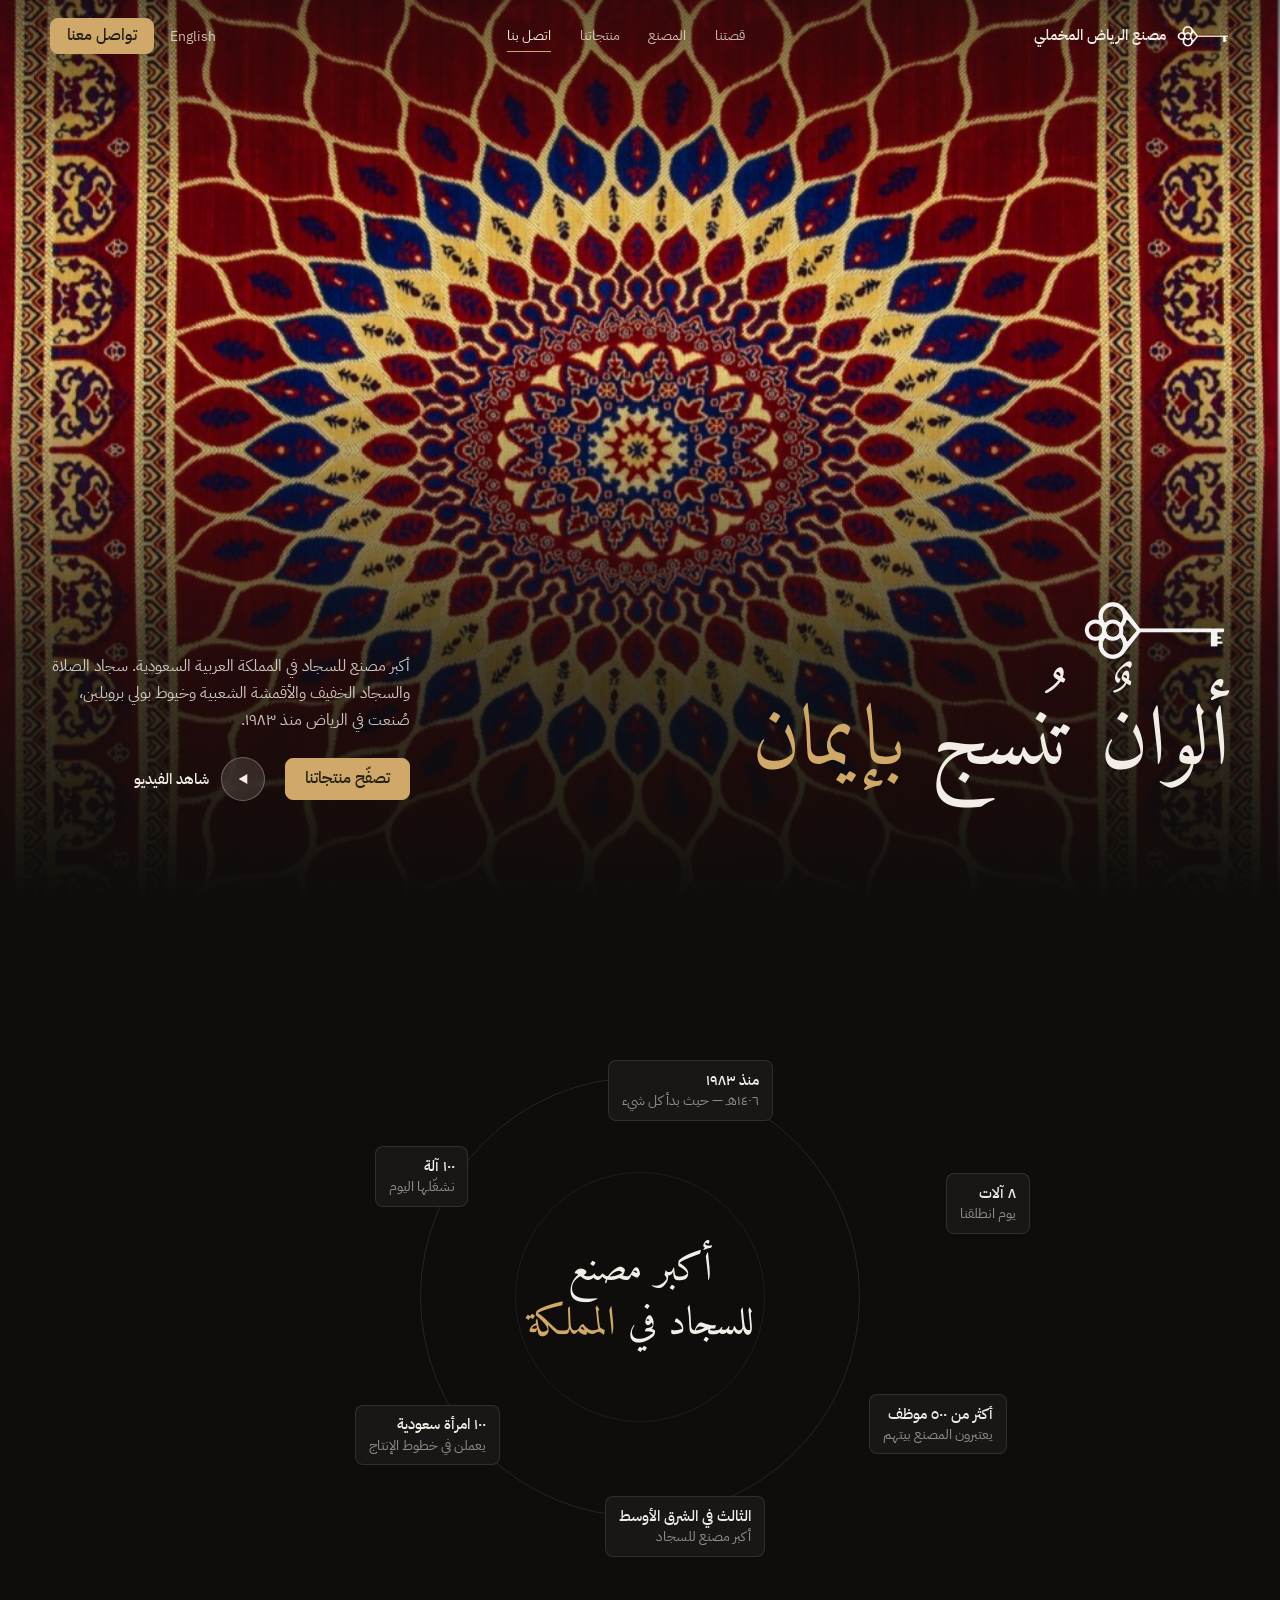
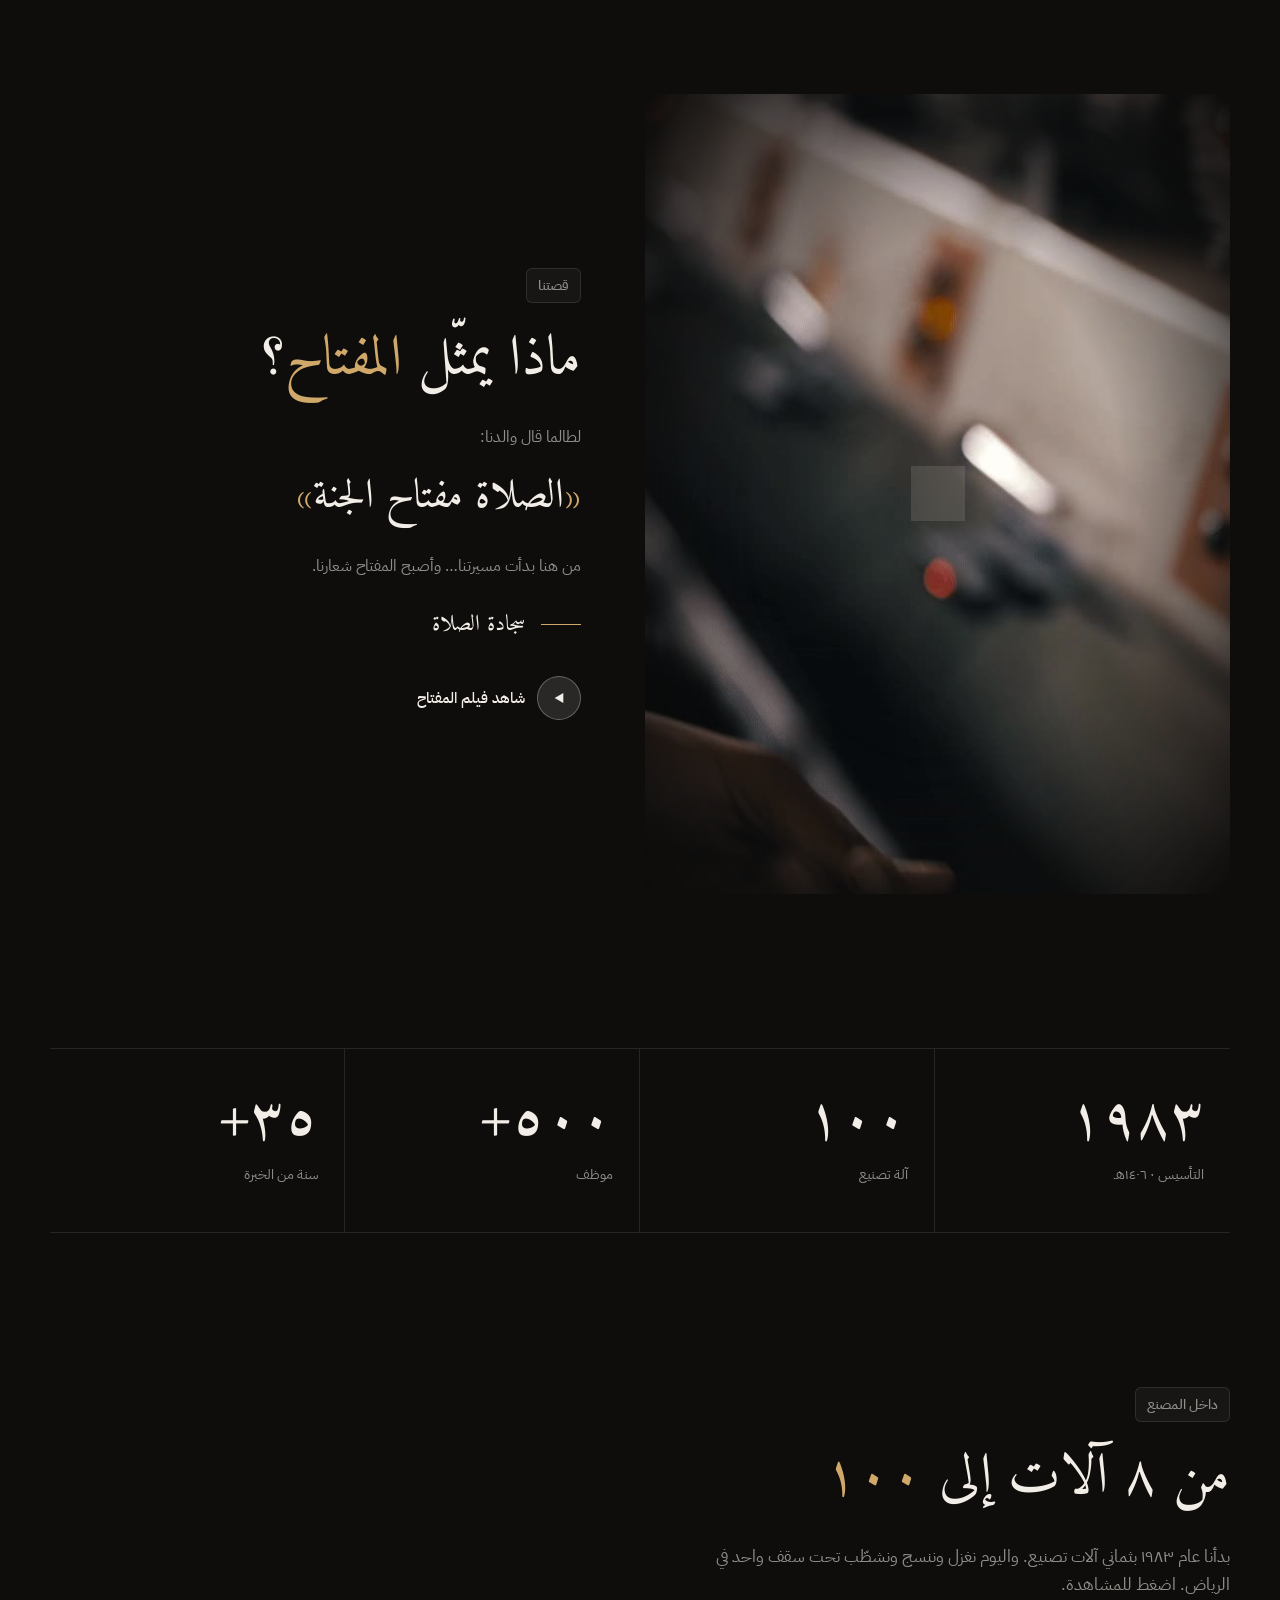
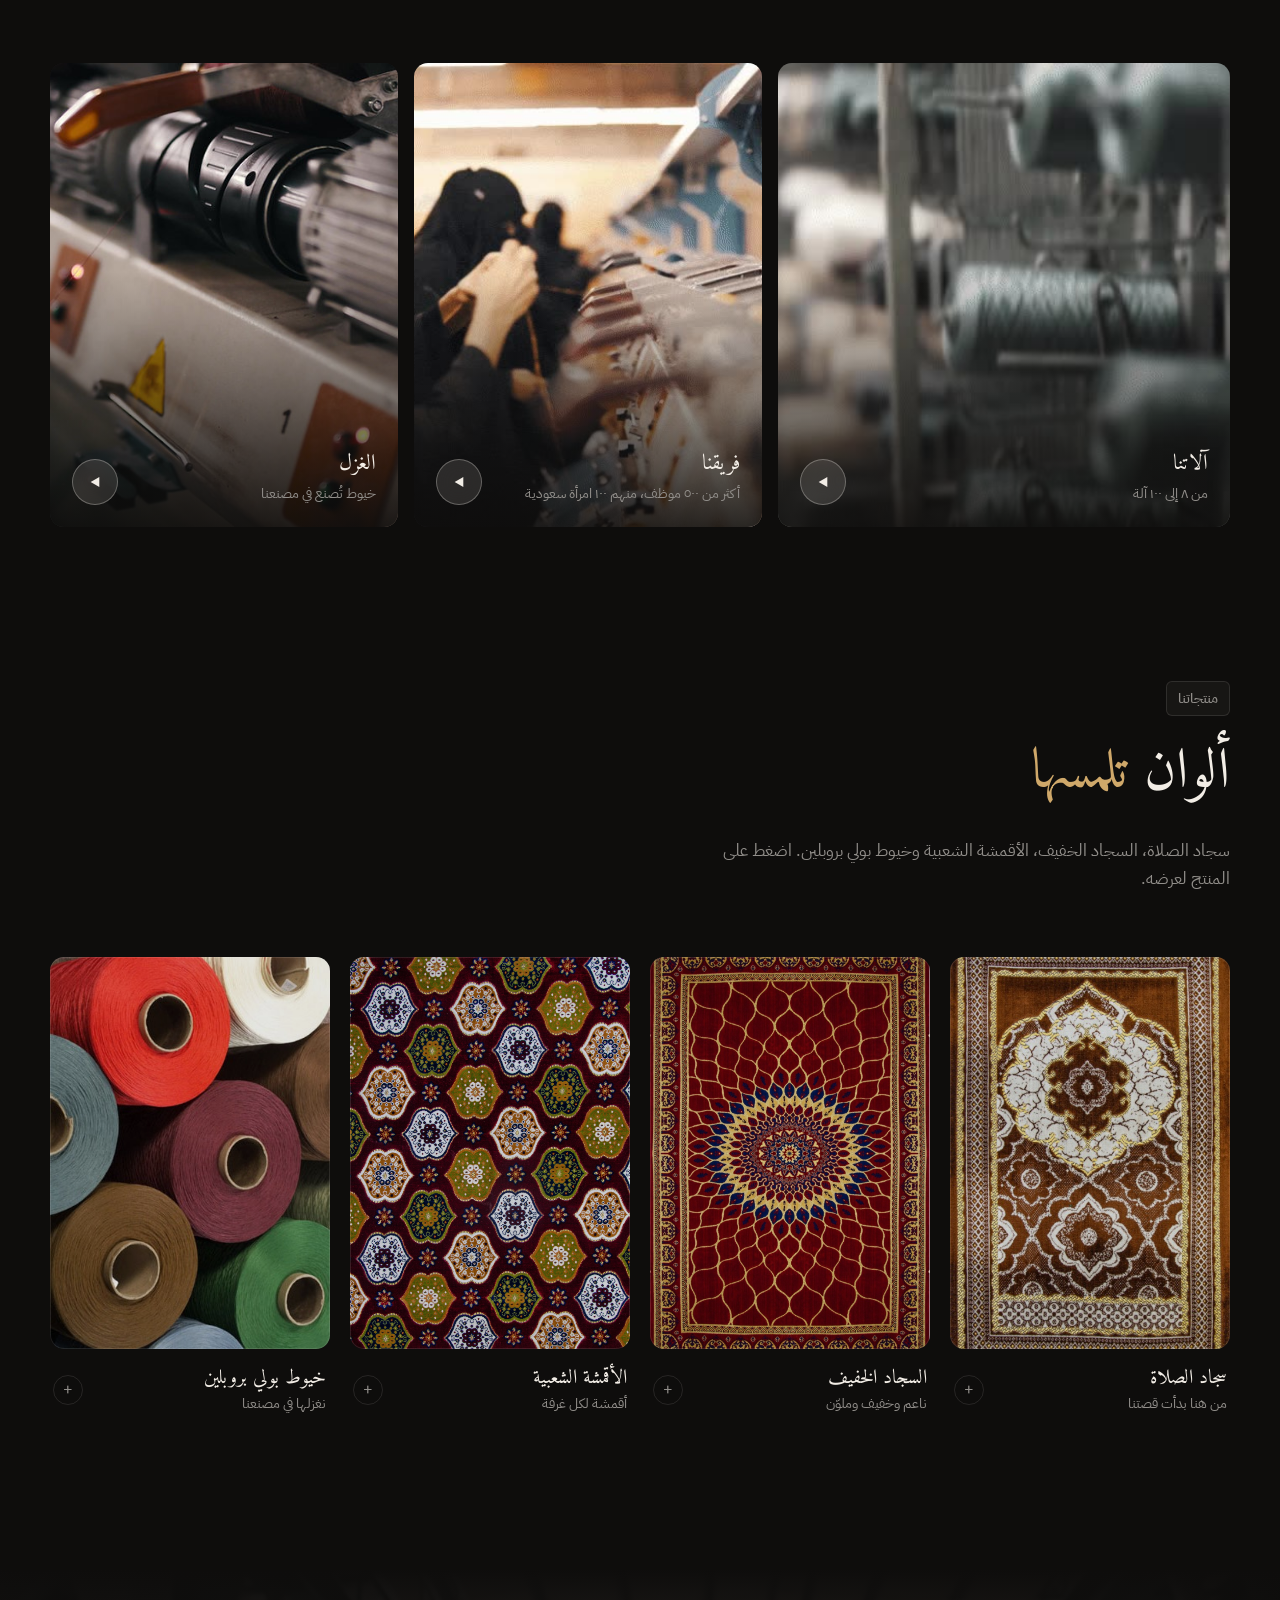
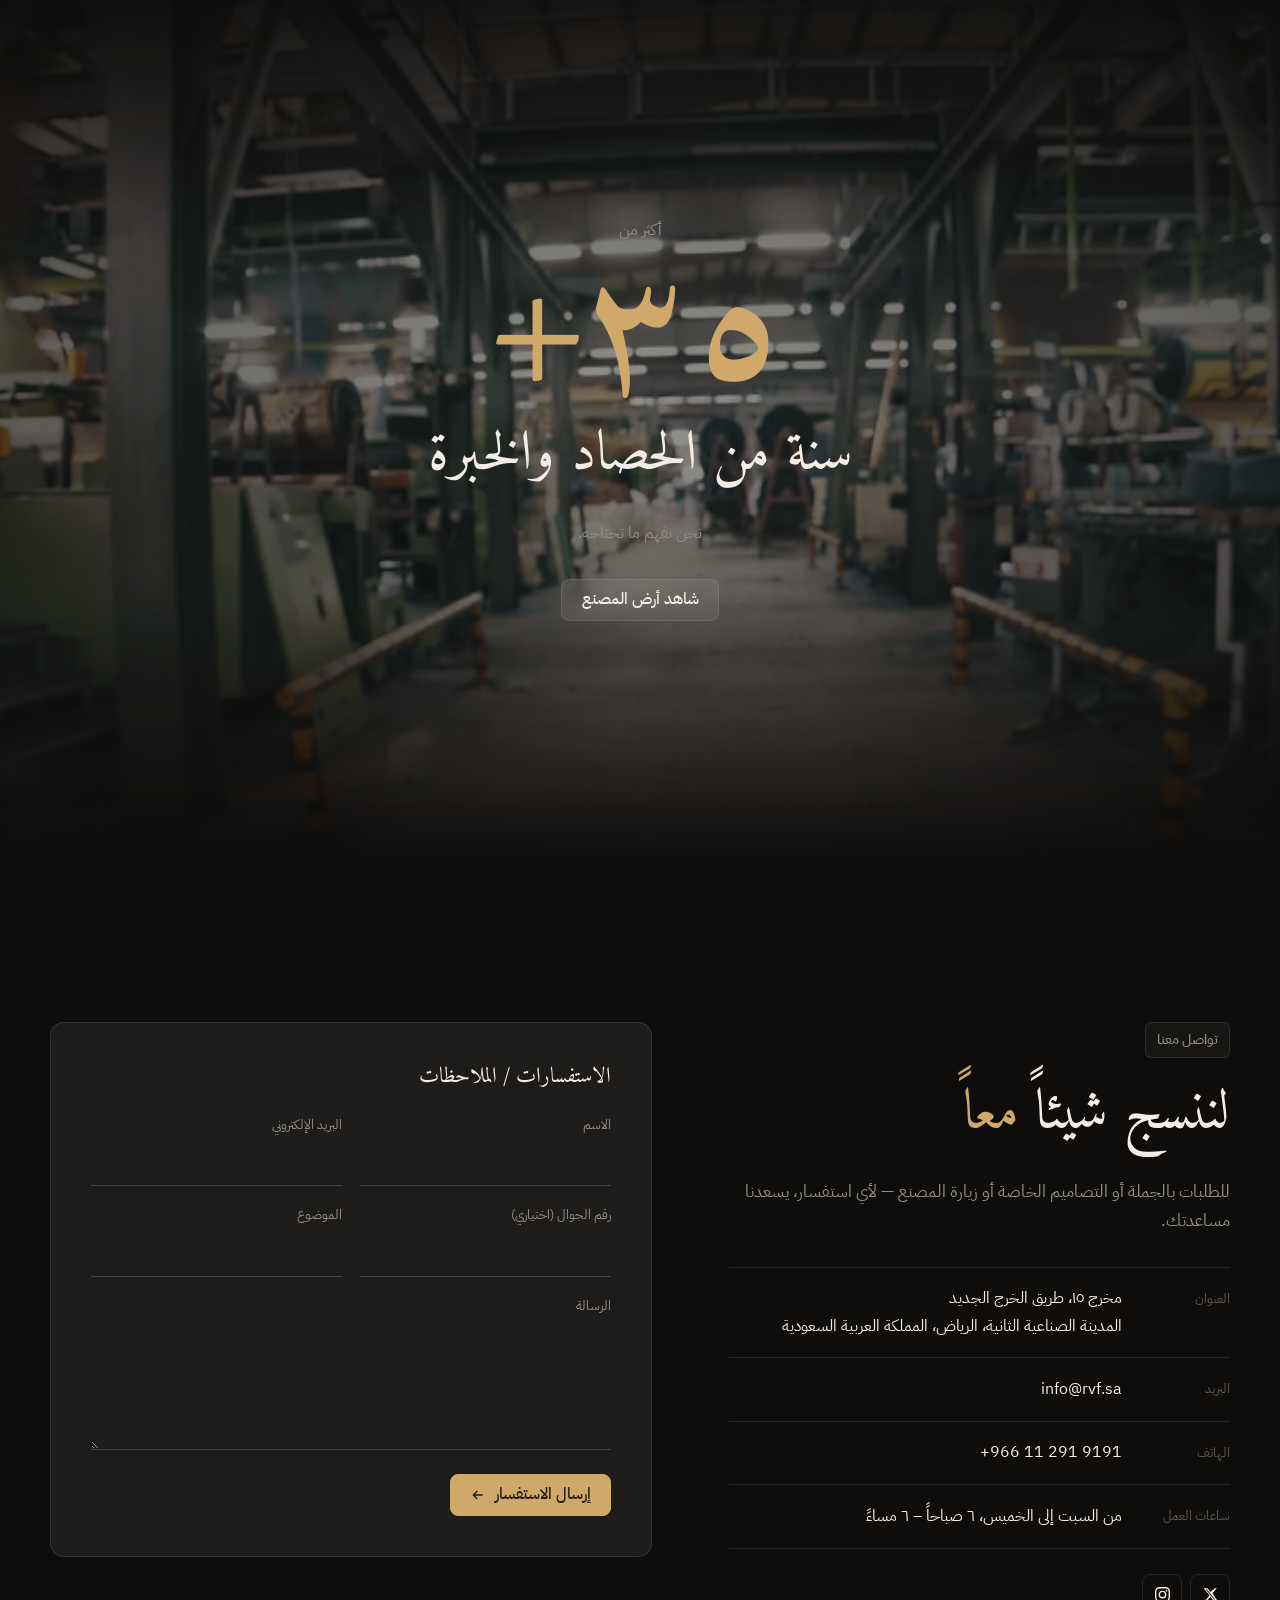
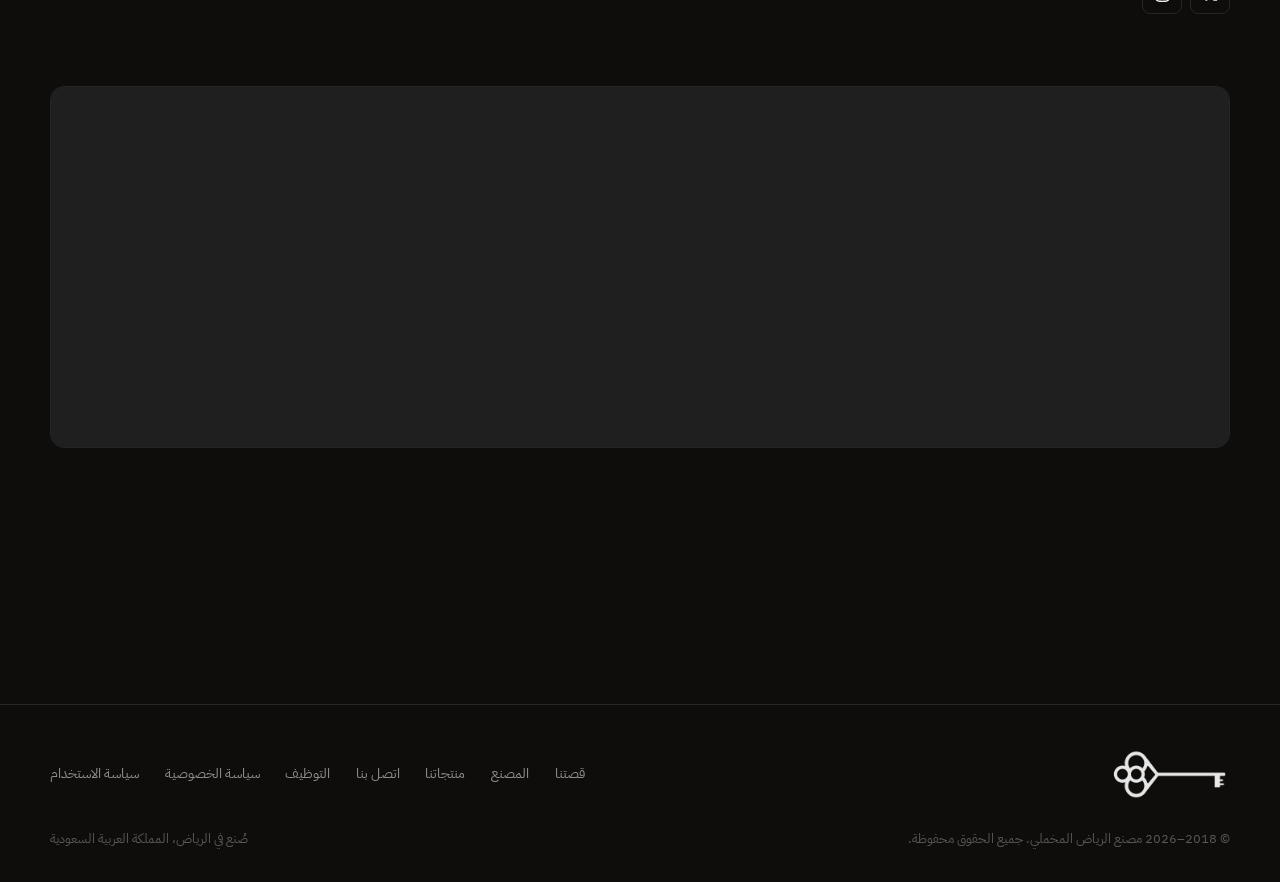
==== commit ca14a138: "Rebuild as a one-page dark landing site - Single scrolling page (EN + AR): full-screen hero photo, f" ====
--- a/contact-us-ar/index.html
+++ b/contact-us-ar/index.html
@@ -3,114 +3,13 @@
 <head>
 <meta charset="utf-8">
 <meta name="viewport" content="width=device-width, initial-scale=1">
-<title>مصنع الرياض المخملي | اتصل بنا | الرياض، السعودية</title>
-<meta name="description" content="تواصل معنا على: info@rvf.sa، رقم الهاتف: ‎+966 11 291 9191.">
-<meta name="keywords" content="riyadh velvet factory, carpet, prayer rug, upholstery, carpets, polypropylene, factory, middle east, saudi arabia, riyadh, rvf, مصنع الرياض المخملي, سجاد صلاة, سجاد خفيف">
-<meta name="google-site-verification" content="kWxwWIBPkTmp_INHniXXtmmCd2P0RB9ZkoxQPCTirZA">
-<link rel="canonical" href="https://www.rvf.sa/contact-us-ar">
-<link rel="alternate" hreflang="en" href="https://www.rvf.sa/contact-us/">
-<meta property="og:site_name" content="RiyadhVelvetFactory">
-<meta property="og:title" content="مصنع الرياض المخملي | اتصل بنا | الرياض، السعودية">
-<meta property="og:description" content="تواصل معنا على: info@rvf.sa، رقم الهاتف: ‎+966 11 291 9191.">
-<meta property="og:type" content="website">
-<meta property="og:url" content="https://www.rvf.sa/contact-us-ar">
-<meta property="og:image" content="https://www.rvf.sa/assets/images/df22b5_0e138656352b41de8df64f8e6e3fad81mv2-b0cf0ebf.png">
-<meta name="twitter:card" content="summary_large_image">
-<link rel="icon" type="image/png" href="../assets/images/df22b5_0e138656352b41de8df64f8e6e3fad81mv2-b0cf0ebf.png">
-<link rel="preconnect" href="https://fonts.googleapis.com">
-<link rel="preconnect" href="https://fonts.gstatic.com" crossorigin>
-<link href="https://fonts.googleapis.com/css2?family=Manrope:wght@300;400;500;600;700&family=IBM+Plex+Sans+Arabic:wght@300;400;500;600;700&display=swap" rel="stylesheet">
-<link rel="stylesheet" href="../assets/style.css">
-<meta name="theme-color" content="#1e1b18">
+<title>اتصل بنا | مصنع الرياض المخملي</title>
+<meta name="robots" content="noindex, follow">
+<link rel="canonical" href="https://www.rvf.sa/home-ar/">
+<link rel="alternate" hreflang="en" href="https://www.rvf.sa/#contact">
+<meta http-equiv="refresh" content="0; url=../home-ar/#contact">
+<script>location.replace("../home-ar/#contact"+location.search);</script>
+<style>body{background:#0e0d0c;color:#f2ede6;font:16px system-ui,sans-serif;display:grid;place-items:center;min-height:100vh;margin:0}a{color:#cfa86a}</style>
 </head>
-<body class="lang-ar">
-<a class="skip" href="#main">انتقل إلى المحتوى</a>
-<header class="site-header">
-  <div class="bar">
-    <a class="brand" href="../home-ar/"><img class="logo-ink" src="../assets/images/df22b5_0e138656352b41de8df64f8e6e3fad81mv2-b0cf0ebf.png" alt="" width="62" height="26"><span>مصنع الرياض المخملي</span></a>
-    <button class="menu-btn" aria-expanded="false" aria-controls="nav" aria-label="القائمة"><span></span></button>
-    <nav id="nav" aria-label="Main">
-      <ul><li><a href="../home-ar/">الرئيسية</a></li><li><a href="../rvfstory-ar/">قصتنا</a></li><li><a href="../products-ar/">منتجاتنا</a></li></ul>
-      <a class="lang" href="../contact-us/" lang="en">English</a>
-      <a class="btn nav-cta" href="../contact-us-ar/" aria-current="page">تواصل معنا <svg class="arr" width="16" height="16" viewBox="0 0 24 24" fill="none" stroke="currentColor" stroke-width="2" aria-hidden="true"><path d="M5 12h14M13 6l6 6-6 6"/></svg></a>
-    </nav>
-  </div>
-</header>
-<main id="main">
-<section class="page-hero">
-  <div class="page-hero-card reveal">
-    <div><span class="eyebrow">اتصل بنا</span><h1>لنتحدث <em class="hl">معاً</em></h1></div>
-    <p class="lead">لأي استفسار، يرجى تعبئة النموذج أو مراسلتنا على <a href="mailto:info@rvf.sa?subject=RVF%20Enquiry">info@rvf.sa</a>.</p>
-  </div>
-</section>
-
-<section class="section" style="padding-top:clamp(32px,5vw,56px)">
-  <div class="wrap">
-    <div class="bento">
-      <div class="card dark flex span-5 reveal">
-        <span class="eyebrow" style="color:rgb(255 255 255 / .7)">زوروا المصنع</span>
-        <ul class="contact-list">
-          <li><svg viewBox="0 0 24 24" aria-hidden="true"><path d="M12 21s-7-6.2-7-11.5A7 7 0 0 1 19 9.5C19 14.8 12 21 12 21Z"/><circle cx="12" cy="9.5" r="2.5"/></svg><address>مخرج ١٥، طريق الخرج الجديد<br>المدينة الصناعية الثانية، الرياض<br>المملكة العربية السعودية</address></li>
-          <li><svg viewBox="0 0 24 24" aria-hidden="true"><rect x="3" y="5" width="18" height="14" rx="2"/><path d="m3 7 9 6 9-6"/></svg><a href="mailto:info@rvf.sa">info@rvf.sa</a></li>
-          <li><svg viewBox="0 0 24 24" aria-hidden="true"><path d="M5 4h4l2 5-2.5 1.5a11 11 0 0 0 5 5L15 13l5 2v4a2 2 0 0 1-2 2A16 16 0 0 1 3 6a2 2 0 0 1 2-2"/></svg><a href="tel:+966112919191" dir="ltr">+966 11 291 9191</a></li>
-          <li><svg viewBox="0 0 24 24" aria-hidden="true"><circle cx="12" cy="12" r="9"/><path d="M12 7v5l3 2"/></svg><span>من السبت إلى الخميس<br>من ٦ صباحاً حتى ٦ مساءً</span></li>
-        </ul>
-        <div class="social" style="margin-top:auto">
-          <a href="https://twitter.com/rvfksa" aria-label="حساب المصنع على إكس / تويتر"><svg viewBox="0 0 24 24" aria-hidden="true"><path d="M18.9 2H22l-6.8 7.8L23 22h-6.2l-4.8-6.3L6.4 22H3.3l7.3-8.3L1 2h6.3l4.4 5.8L18.9 2Zm-1.1 18h1.7L6.3 3.9H4.5L17.8 20Z"/></svg></a>
-          <a href="https://www.instagram.com/rvfksa/" aria-label="حساب المصنع على إنستغرام"><svg viewBox="0 0 24 24" aria-hidden="true"><path d="M12 2.2c3.2 0 3.6 0 4.8.1 3.3.1 4.8 1.7 4.9 4.9.1 1.3.1 1.6.1 4.8s0 3.6-.1 4.8c-.1 3.2-1.7 4.8-4.9 4.9-1.3.1-1.6.1-4.8.1s-3.6 0-4.8-.1c-3.3-.1-4.8-1.7-4.9-4.9C2.2 15.6 2.2 15.2 2.2 12s0-3.6.1-4.8C2.4 3.9 3.9 2.4 7.2 2.3 8.4 2.2 8.8 2.2 12 2.2ZM12 0C8.7 0 8.3 0 7.1.1 2.7.3.3 2.7.1 7.1 0 8.3 0 8.7 0 12s0 3.7.1 4.9c.2 4.4 2.6 6.8 7 7C8.3 24 8.7 24 12 24s3.7 0 4.9-.1c4.4-.2 6.8-2.6 7-7 .1-1.2.1-1.6.1-4.9s0-3.7-.1-4.9c-.2-4.4-2.6-6.8-7-7C15.7 0 15.3 0 12 0Zm0 5.8a6.2 6.2 0 1 0 0 12.4 6.2 6.2 0 0 0 0-12.4ZM12 16a4 4 0 1 1 0-8 4 4 0 0 1 0 8Zm6.4-11.8a1.4 1.4 0 1 0 0 2.9 1.4 1.4 0 0 0 0-2.9Z"/></svg></a>
-        </div>
-      </div>
-      <form class="card form span-7 reveal" style="--d:.1s" action="https://formsubmit.co/info@rvf.sa" method="POST">
-        <h2 style="font-size:1.6rem">الاستفسارات / الملاحظات</h2>
-        <p class="sent" role="status" hidden>شكراً لتواصلك مع مصنع الرياض المخملي. سيتواصل معك فريق خدمة العملاء قريباً.</p>
-        <input type="hidden" name="_subject" value="RVF website enquiry">
-        <input type="hidden" name="_template" value="table">
-        <input type="hidden" name="_next" value="https://www.rvf.sa/contact-us-ar/?sent=1">
-        <input type="text" name="_honey" class="hp" tabindex="-1" autocomplete="off" aria-hidden="true">
-        <div class="row">
-          <label>الاسم<input name="name" required autocomplete="name"></label>
-          <label>البريد الإلكتروني<input type="email" name="email" required autocomplete="email"></label>
-        </div>
-        <div class="row">
-          <label>رقم الجوال (اختياري)<input type="tel" name="phone" autocomplete="tel"></label>
-          <label>الموضوع<input name="subject"></label>
-        </div>
-        <label>الرسالة<textarea name="message" rows="5" required></textarea></label>
-        <button class="btn accent" type="submit">إرسال الاستفسار <svg class="arr" width="16" height="16" viewBox="0 0 24 24" fill="none" stroke="currentColor" stroke-width="2" aria-hidden="true"><path d="M5 12h14M13 6l6 6-6 6"/></svg></button>
-      </form>
-    </div>
-    <div class="map reveal"><iframe title="مصنع الرياض المخملي" loading="lazy" src="https://maps.google.com/maps?q=Riyadh%20Velvet%20Factory%2C%20Second%20Industrial%20City%2C%20Riyadh&output=embed"></iframe></div>
-  </div>
-</section>
-</main>
-<footer class="site-footer">
-  <div class="foot">
-    <div class="foot-grid">
-      <div>
-        <img class="foot-logo" src="../assets/images/df22b5_0e138656352b41de8df64f8e6e3fad81mv2-b0cf0ebf.png" alt="مصنع الرياض المخملي" width="170" height="70" loading="lazy">
-        <p>أكبر مصنع للسجاد في المملكة العربية السعودية، ننسج سجاد الصلاة والسجاد الخفيف والأقمشة الشعبية وخيوط بولي بروبلين منذ ١٩٨٣.</p>
-      </div>
-      <div>
-        <h2>تصفّح</h2>
-        <ul><li><a href="../home-ar/">الرئيسية</a></li><li><a href="../rvfstory-ar/">قصتنا</a></li><li><a href="../products-ar/">منتجاتنا</a></li><li><a href="../contact-us-ar/">اتصل بنا</a></li></ul>
-      </div>
-      <div>
-        <h2>المصنع</h2>
-        <ul><li><a href="../contact-us-ar/">تواصل معنا</a></li><li><a href="mailto:info@rvf.sa?subject=Careers">التوظيف</a></li><li><a href="../privacy-policy/">سياسة الخصوصية (إنجليزية)</a></li><li><a href="../terms-of-service/">سياسة الاستخدام (إنجليزية)</a></li></ul>
-      </div>
-      <div>
-        <h2>تواصل</h2>
-        <address>مخرج ١٥، طريق الخرج الجديد<br>المدينة الصناعية الثانية، الرياض<br>المملكة العربية السعودية<br><br><a href="mailto:info@rvf.sa">info@rvf.sa</a><br><a href="tel:+966112919191" dir="ltr">+966 11 291 9191</a></address>
-        <div class="social">
-          <a href="https://twitter.com/rvfksa" aria-label="حساب المصنع على إكس / تويتر"><svg viewBox="0 0 24 24" aria-hidden="true"><path d="M18.9 2H22l-6.8 7.8L23 22h-6.2l-4.8-6.3L6.4 22H3.3l7.3-8.3L1 2h6.3l4.4 5.8L18.9 2Zm-1.1 18h1.7L6.3 3.9H4.5L17.8 20Z"/></svg></a>
-          <a href="https://www.instagram.com/rvfksa/" aria-label="حساب المصنع على إنستغرام"><svg viewBox="0 0 24 24" aria-hidden="true"><path d="M12 2.2c3.2 0 3.6 0 4.8.1 3.3.1 4.8 1.7 4.9 4.9.1 1.3.1 1.6.1 4.8s0 3.6-.1 4.8c-.1 3.2-1.7 4.8-4.9 4.9-1.3.1-1.6.1-4.8.1s-3.6 0-4.8-.1c-3.3-.1-4.8-1.7-4.9-4.9C2.2 15.6 2.2 15.2 2.2 12s0-3.6.1-4.8C2.4 3.9 3.9 2.4 7.2 2.3 8.4 2.2 8.8 2.2 12 2.2ZM12 0C8.7 0 8.3 0 7.1.1 2.7.3.3 2.7.1 7.1 0 8.3 0 8.7 0 12s0 3.7.1 4.9c.2 4.4 2.6 6.8 7 7C8.3 24 8.7 24 12 24s3.7 0 4.9-.1c4.4-.2 6.8-2.6 7-7 .1-1.2.1-1.6.1-4.9s0-3.7-.1-4.9c-.2-4.4-2.6-6.8-7-7C15.7 0 15.3 0 12 0Zm0 5.8a6.2 6.2 0 1 0 0 12.4 6.2 6.2 0 0 0 0-12.4ZM12 16a4 4 0 1 1 0-8 4 4 0 0 1 0 8Zm6.4-11.8a1.4 1.4 0 1 0 0 2.9 1.4 1.4 0 0 0 0-2.9Z"/></svg></a>
-        </div>
-      </div>
-    </div>
-    <div class="weave" aria-hidden="true"></div>
-    <div class="foot-bottom"><p>© 2018–<span class="yr">2026</span> مصنع الرياض المخملي. جميع الحقوق محفوظة.</p><p>صُنع في الرياض، المملكة العربية السعودية</p></div>
-  </div>
-</footer>
-<script src="../assets/site.js" defer></script>
-</body>
+<body><p><a href="../home-ar/#contact">اتصل بنا | مصنع الرياض المخملي</a></p></body>
 </html>
